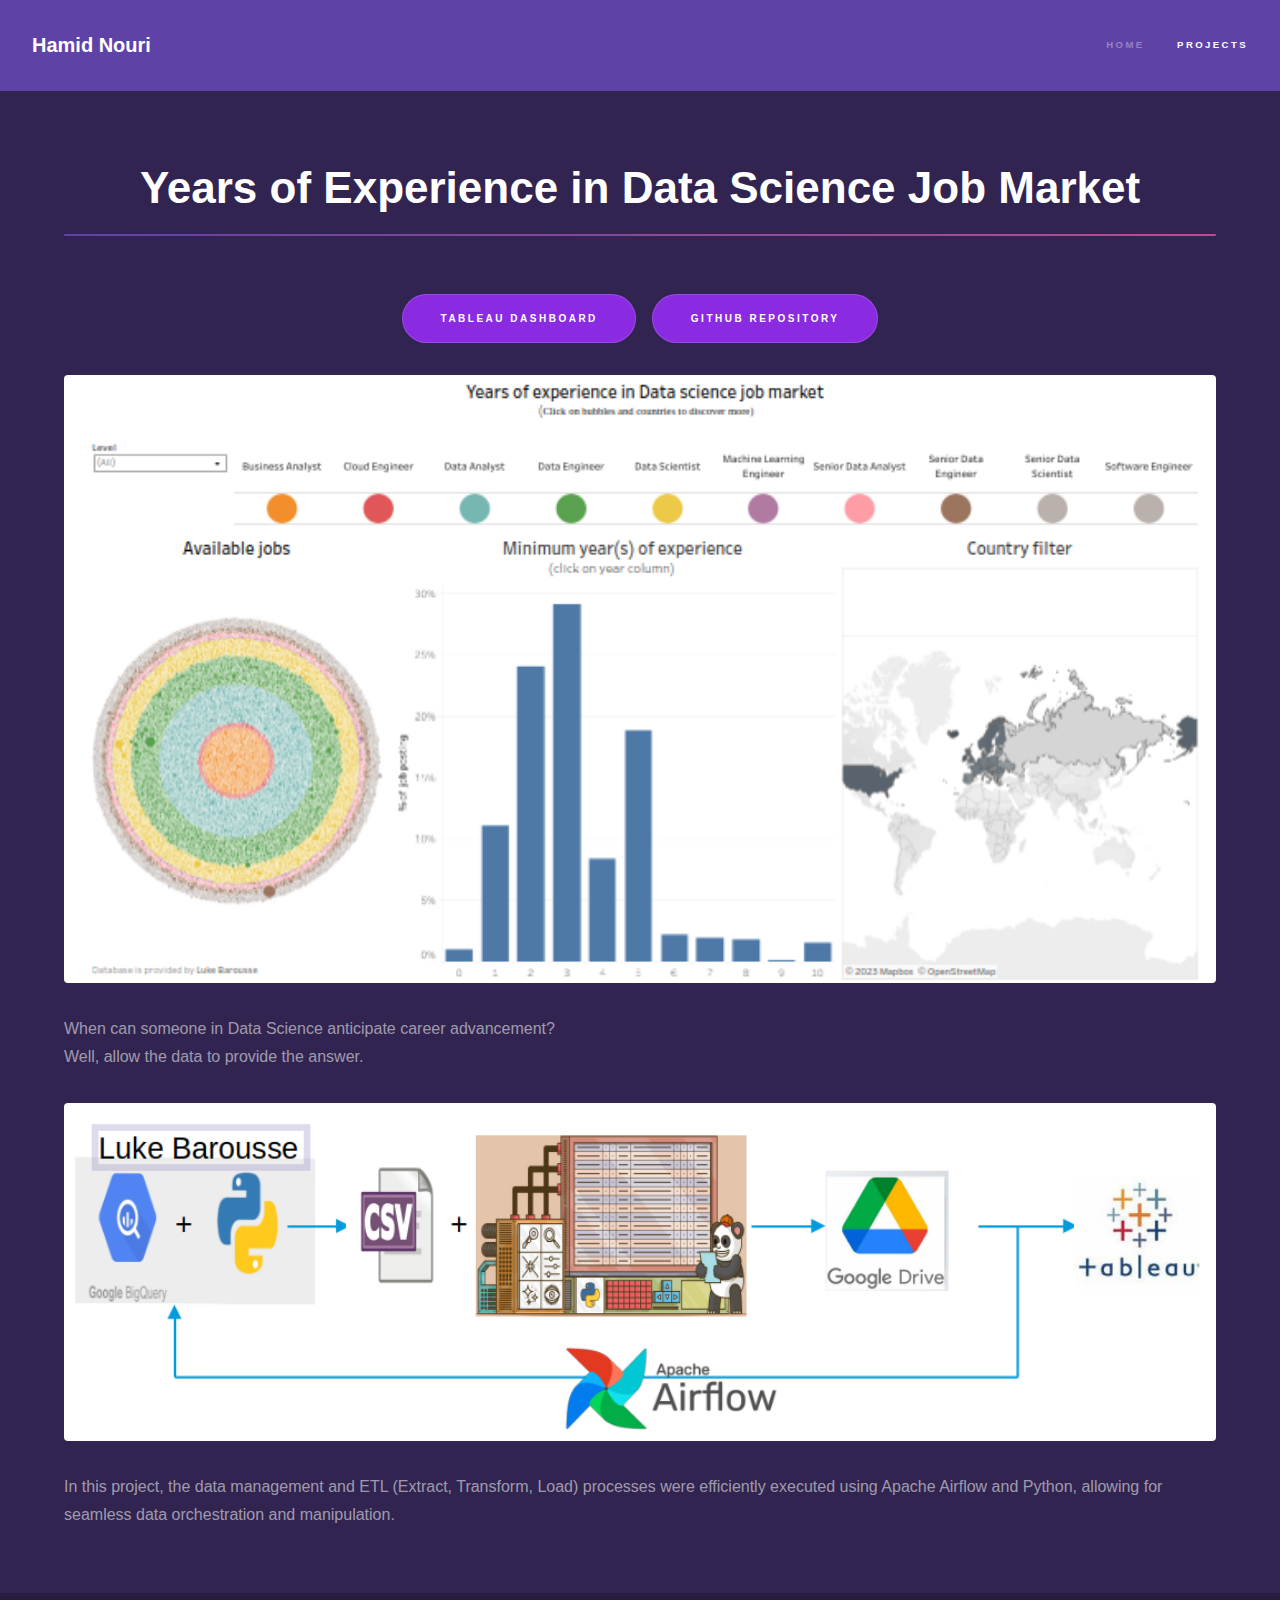
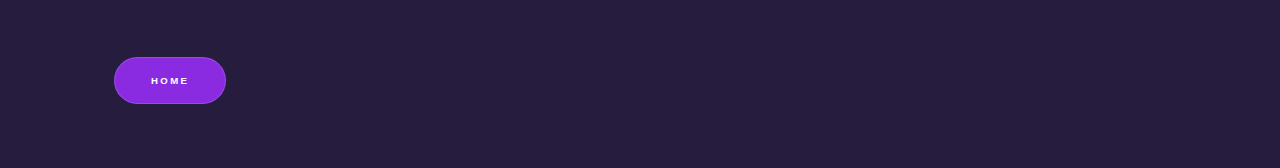
==== generic1.html @ 51d7132d "Add files via upload" ====
<!DOCTYPE HTML>
<!--
	Hyperspace by HTML5 UP
	html5up.net | @ajlkn
	Free for personal and commercial use under the CCA 3.0 license (html5up.net/license)
-->
<html>
	<head>
		<title>Prpjects</title>
		<meta charset="utf-8" />
		<meta name="viewport" content="width=device-width, initial-scale=1, user-scalable=no" />
		<link rel="stylesheet" href="assets/css/main.css" />
		<noscript><link rel="stylesheet" href="assets/css/noscript.css" /></noscript>
	</head>
	<body class="is-preload">

		<!-- Header -->
			<header id="header">
				<a href="index.html" class="title">Hamid Nouri</a>
				<nav>
					<ul>
						<li><a href="index.html">Home</a></li>
						<li><a href="generic1.html" class="active">Projects</a></li>
						<!--li><a href="elements.html">Elements</a></li-->
					</ul>
				</nav>
			</header>

		<!-- Wrapper -->
			<div id="wrapper">

				<!-- Main -->
					<section id="main" class="wrapper">
						<div class="inner">

							<h1 class="major" style="display: flex; justify-content: center;">Years of Experience in Data Science Job Market</h1>
							<div style="display: flex; justify-content: center;">
								<ul class="actions" style="list-style: none; padding: 0;">
									<li><a href="https://public.tableau.com/app/profile/hamid.nouri/viz/ExperienceLevelinJobMarket/Dashboard2" class="button scrolly" style="background-color: blueviolet; color: white; font-size: 10px;">Tableau dashboard</a></li>
									<li><a href="https://github.com/Hamid-Nouri/Years-Experience" class="button scrolly" style="background-color: blueviolet; color: white; font-size: 10px;">GitHub repository</a></li>
								</ul>
							</div>
							
							
							<span class="image fit"><img src="images/years.png" alt="" /></span>
							<p>When can someone in Data Science anticipate career advancement? <br \>Well, allow the data to provide the answer.</p>
							
							
								<!--h3>Project Skills:</h3>
								<ul>
									<li>Machine Learning</li>
									<li>Apache Airflow</li>
									<li>Data Cleaning</li>
									<li>BigQuery</li>
									<li>Tableau</li>
									<li>Python</li>
									<li>SQL</li>
									<li>Data Visualization</li>
								</ul>

								<p>Tableau plays a pivotal role in crafting an interactive dashboard, enabling you to visualize and comprehend data trends effectively.</p-->

                            <span class="image fit"><img src="images/airflow.png" alt="" /></span>
                            <p>In this project, the data management and ETL (Extract, Transform, Load) processes were efficiently executed using Apache Airflow and Python,
								 allowing for seamless data orchestration and manipulation.
							</p>
                        </div>
					</section>

			</div>

		<!-- Footer -->
			<footer id="footer" class="wrapper alt">
				<div class="inner">
                    <ul class="actions">
                        <li style="margin-right: 50px;"><a href="index.html" class="button scrolly" style="background-color: blueviolet; color: white; margin-left: 50px;">Home</a></li>
                    </ul>
					<!--ul class="menu">
                        <li><a href="index.html">Home</a></li>
						<li>&copy; Untitled. All rights reserved.</li><li>Design: <a href="http://html5up.net">HTML5 UP</a></li>
					</ul-->
				</div>
			</footer>

		<!-- Scripts -->
			<script src="assets/js/jquery.min.js"></script>
			<script src="assets/js/jquery.scrollex.min.js"></script>
			<script src="assets/js/jquery.scrolly.min.js"></script>
			<script src="assets/js/browser.min.js"></script>
			<script src="assets/js/breakpoints.min.js"></script>
			<script src="assets/js/util.js"></script>
			<script src="assets/js/main.js"></script>

	</body>
</html>
---- assets/css/main.css ----
@import url(fontawesome-all.min.css);

/*
	Hyperspace by HTML5 UP
	html5up.net | @ajlkn
	Free for personal and commercial use under the CCA 3.0 license (html5up.net/license)
*/

html, body, div, span, applet, object,
iframe, h1, h2, h3, h4, h5, h6, p, blockquote,
pre, a, abbr, acronym, address, big, cite,
code, del, dfn, em, img, ins, kbd, q, s, samp,
small, strike, strong, sub, sup, tt, var, b,
u, i, center, dl, dt, dd, ol, ul, li, fieldset,
form, label, legend, table, caption, tbody,
tfoot, thead, tr, th, td, article, aside,
canvas, details, embed, figure, figcaption,
footer, header, hgroup, menu, nav, output, ruby,
section, summary, time, mark, audio, video {
	margin: 0;
	padding: 0;
	border: 0;
	font-size: 100%;
	font: inherit;
	vertical-align: baseline;}

article, aside, details, figcaption, figure,
footer, header, hgroup, menu, nav, section {
	display: block;}

body {
	line-height: 1;
}

ol, ul {
	list-style: none;
}

blockquote, q {
	quotes: none;
}

	blockquote:before, blockquote:after, q:before, q:after {
		content: '';
		content: none;
	}

table {
	border-collapse: collapse;
	border-spacing: 0;
}

body {
	-webkit-text-size-adjust: none;
}

mark {
	background-color: transparent;
	color: inherit;
}

input::-moz-focus-inner {
	border: 0;
	padding: 0;
}

input, select, textarea {
	-moz-appearance: none;
	-webkit-appearance: none;
	-ms-appearance: none;
	appearance: none;
}

/* Basic */

	@-ms-viewport {
		width: device-width;
	}

	body {
		-ms-overflow-style: scrollbar;
	}

	@media screen and (max-width: 480px) {

		html, body {
			min-width: 320px;
		}

	}

	html {
		box-sizing: border-box;
	}

	*, *:before, *:after {
		box-sizing: inherit;
	}

	body {
		background: #312450;
	}

		body.is-preload *, body.is-preload *:before, body.is-preload *:after {
			-moz-animation: none !important;
			-webkit-animation: none !important;
			-ms-animation: none !important;
			animation: none !important;
			-moz-transition: none !important;
			-webkit-transition: none !important;
			-ms-transition: none !important;
			transition: none !important;
		}

/* Type */

	body, input, select, textarea {
		color: rgba(255, 255, 255, 0.55);
		font-family: Arial, Helvetica, sans-serif;
		font-size: 16.5pt;
		font-weight: normal;
		line-height: 1.75;
	}

		@media screen and (max-width: 1680px) {

			body, input, select, textarea {
				font-size: 13pt;
			}

		}

		@media screen and (max-width: 1280px) {

			body, input, select, textarea {
				font-size: 12pt;
			}

		}

		@media screen and (max-width: 360px) {

			body, input, select, textarea {
				font-size: 11pt;
			}

		}

	a {
		-moz-transition: color 0.2s ease, border-bottom-color 0.2s ease;
		-webkit-transition: color 0.2s ease, border-bottom-color 0.2s ease;
		-ms-transition: color 0.2s ease, border-bottom-color 0.2s ease;
		transition: color 0.2s ease, border-bottom-color 0.2s ease;
		border-bottom: dotted 1px rgba(255, 255, 255, 0.35);
		color: inherit;
		text-decoration: none;
	}

		a:hover {
			border-bottom-color: transparent;
			color: #ffffff;
		}

	strong, b {
		color: #ffffff;
		font-weight: bold;
	}

	em, i {
		font-style: italic;
	}

	p {
		margin: 0 0 2em 0;
	}

	h1, h2, h3, h4, h5, h6 {
		color: #ffffff;
		font-weight: bold;
		line-height: 1.5;
		margin: 0 0 0.5em 0;
	}

		h1 a, h2 a, h3 a, h4 a, h5 a, h6 a {
			color: inherit;
			text-decoration: none;
		}

	h1 {
		font-size: 2.75em;
	}

		h1.major {
			margin: 0 0 1.3em 0;
			position: relative;
			padding-bottom: 0.35em;
		}

			h1.major:after {
				background-image: -moz-linear-gradient(to right, #5e42a6, #b74e91);
				background-image: -webkit-linear-gradient(to right, #5e42a6, #b74e91);
				background-image: -ms-linear-gradient(to right, #5e42a6, #b74e91);
				background-image: linear-gradient(to right, #5e42a6, #b74e91);
				-moz-transition: max-width 0.2s ease;
				-webkit-transition: max-width 0.2s ease;
				-ms-transition: max-width 0.2s ease;
				transition: max-width 0.2s ease;
				border-radius: 0.2em;
				bottom: 0;
				content: '';
				height: 0.05em;
				position: absolute;
				right: 0;
				width: 100%;
			}

	h2 {
		font-size: 1.75em;
	}

	h3 {
		font-size: 1.1em;
	}

	h4 {
		font-size: 1em;
	}

	h5 {
		font-size: 0.8em;
	}

	h6 {
		font-size: 0.6em;
	}

	@media screen and (max-width: 736px) {

		h1 {
			font-size: 2em;
		}

		h2 {
			font-size: 1.25em;
		}

		h3 {
			font-size: 1em;
		}

		h4 {
			font-size: 0.8em;
		}

		h5 {
			font-size: 0.6em;
		}

		h6 {
			font-size: 0.6em;
		}

	}

	sub {
		font-size: 0.8em;
		position: relative;
		top: 0.5em;
	}

	sup {
		font-size: 0.8em;
		position: relative;
		top: -0.5em;
	}

	blockquote {
		border-left: solid 4px rgba(255, 255, 255, 0.15);
		font-style: italic;
		margin: 0 0 2em 0;
		padding: 0.5em 0 0.5em 2em;
	}

	code {
		background: rgba(255, 255, 255, 0.05);
		border-radius: 0.25em;
		border: solid 1px rgba(255, 255, 255, 0.15);
		font-family: "Courier New", monospace;
		font-size: 0.9em;
		margin: 0 0.25em;
		padding: 0.25em 0.65em;
	}

	pre {
		-webkit-overflow-scrolling: touch;
		font-family: "Courier New", monospace;
		font-size: 0.9em;
		margin: 0 0 2em 0;
	}

		pre code {
			display: block;
			line-height: 1.75em;
			padding: 1em 1.5em;
			overflow-x: auto;
		}

	hr {
		border: 0;
		border-bottom: solid 1px rgba(255, 255, 255, 0.15);
		margin: 2em 0;
	}

		hr.major {
			margin: 3em 0;
		}

	.align-left {
		text-align: left;
	}

	.align-center {
		text-align: center;
	}

	.align-right {
		text-align: right;
	}

/* Row */

	.row {
		display: flex;
		flex-wrap: wrap;
		box-sizing: border-box;
		align-items: stretch;
	}

		.row > * {
			box-sizing: border-box;
		}

		.row.gtr-uniform > * > :last-child {
			margin-bottom: 0;
		}

		.row.aln-left {
			justify-content: flex-start;
		}

		.row.aln-center {
			justify-content: center;
		}

		.row.aln-right {
			justify-content: flex-end;
		}

		.row.aln-top {
			align-items: flex-start;
		}

		.row.aln-middle {
			align-items: center;
		}

		.row.aln-bottom {
			align-items: flex-end;
		}

		.row > .imp {
			order: -1;
		}

		.row > .col-1 {
			width: 8.33333%;
		}

		.row > .off-1 {
			margin-left: 8.33333%;
		}

		.row > .col-2 {
			width: 16.66667%;
		}

		.row > .off-2 {
			margin-left: 16.66667%;
		}

		.row > .col-3 {
			width: 25%;
		}

		.row > .off-3 {
			margin-left: 25%;
		}

		.row > .col-4 {
			width: 33.33333%;
		}

		.row > .off-4 {
			margin-left: 33.33333%;
		}

		.row > .col-5 {
			width: 41.66667%;
		}

		.row > .off-5 {
			margin-left: 41.66667%;
		}

		.row > .col-6 {
			width: 50%;
		}

		.row > .off-6 {
			margin-left: 50%;
		}

		.row > .col-7 {
			width: 58.33333%;
		}

		.row > .off-7 {
			margin-left: 58.33333%;
		}

		.row > .col-8 {
			width: 66.66667%;
		}

		.row > .off-8 {
			margin-left: 66.66667%;
		}

		.row > .col-9 {
			width: 75%;
		}

		.row > .off-9 {
			margin-left: 75%;
		}

		.row > .col-10 {
			width: 83.33333%;
		}

		.row > .off-10 {
			margin-left: 83.33333%;
		}

		.row > .col-11 {
			width: 91.66667%;
		}

		.row > .off-11 {
			margin-left: 91.66667%;
		}

		.row > .col-12 {
			width: 100%;
		}

		.row > .off-12 {
			margin-left: 100%;
		}

		.row.gtr-0 {
			margin-top: 0;
			margin-left: 0em;
		}

			.row.gtr-0 > * {
				padding: 0 0 0 0em;
			}

			.row.gtr-0.gtr-uniform {
				margin-top: 0em;
			}

				.row.gtr-0.gtr-uniform > * {
					padding-top: 0em;
				}

		.row.gtr-25 {
			margin-top: 0;
			margin-left: -0.375em;
		}

			.row.gtr-25 > * {
				padding: 0 0 0 0.375em;
			}

			.row.gtr-25.gtr-uniform {
				margin-top: -0.375em;
			}

				.row.gtr-25.gtr-uniform > * {
					padding-top: 0.375em;
				}

		.row.gtr-50 {
			margin-top: 0;
			margin-left: -0.75em;
		}

			.row.gtr-50 > * {
				padding: 0 0 0 0.75em;
			}

			.row.gtr-50.gtr-uniform {
				margin-top: -0.75em;
			}

				.row.gtr-50.gtr-uniform > * {
					padding-top: 0.75em;
				}

		.row {
			margin-top: 0;
			margin-left: -1.5em;
		}

			.row > * {
				padding: 0 0 0 1.5em;
			}

			.row.gtr-uniform {
				margin-top: -1.5em;
			}

				.row.gtr-uniform > * {
					padding-top: 1.5em;
				}

		.row.gtr-150 {
			margin-top: 0;
			margin-left: -2.25em;
		}

			.row.gtr-150 > * {
				padding: 0 0 0 2.25em;
			}

			.row.gtr-150.gtr-uniform {
				margin-top: -2.25em;
			}

				.row.gtr-150.gtr-uniform > * {
					padding-top: 2.25em;
				}

		.row.gtr-200 {
			margin-top: 0;
			margin-left: -3em;
		}

			.row.gtr-200 > * {
				padding: 0 0 0 3em;
			}

			.row.gtr-200.gtr-uniform {
				margin-top: -3em;
			}

				.row.gtr-200.gtr-uniform > * {
					padding-top: 3em;
				}

		@media screen and (max-width: 1680px) {

			.row {
				display: flex;
				flex-wrap: wrap;
				box-sizing: border-box;
				align-items: stretch;
			}

				.row > * {
					box-sizing: border-box;
				}

				.row.gtr-uniform > * > :last-child {
					margin-bottom: 0;
				}

				.row.aln-left {
					justify-content: flex-start;
				}

				.row.aln-center {
					justify-content: center;
				}

				.row.aln-right {
					justify-content: flex-end;
				}

				.row.aln-top {
					align-items: flex-start;
				}

				.row.aln-middle {
					align-items: center;
				}

				.row.aln-bottom {
					align-items: flex-end;
				}

				.row > .imp-xlarge {
					order: -1;
				}

				.row > .col-1-xlarge {
					width: 8.33333%;
				}

				.row > .off-1-xlarge {
					margin-left: 8.33333%;
				}

				.row > .col-2-xlarge {
					width: 16.66667%;
				}

				.row > .off-2-xlarge {
					margin-left: 16.66667%;
				}

				.row > .col-3-xlarge {
					width: 25%;
				}

				.row > .off-3-xlarge {
					margin-left: 25%;
				}

				.row > .col-4-xlarge {
					width: 33.33333%;
				}

				.row > .off-4-xlarge {
					margin-left: 33.33333%;
				}

				.row > .col-5-xlarge {
					width: 41.66667%;
				}

				.row > .off-5-xlarge {
					margin-left: 41.66667%;
				}

				.row > .col-6-xlarge {
					width: 50%;
				}

				.row > .off-6-xlarge {
					margin-left: 50%;
				}

				.row > .col-7-xlarge {
					width: 58.33333%;
				}

				.row > .off-7-xlarge {
					margin-left: 58.33333%;
				}

				.row > .col-8-xlarge {
					width: 66.66667%;
				}

				.row > .off-8-xlarge {
					margin-left: 66.66667%;
				}

				.row > .col-9-xlarge {
					width: 75%;
				}

				.row > .off-9-xlarge {
					margin-left: 75%;
				}

				.row > .col-10-xlarge {
					width: 83.33333%;
				}

				.row > .off-10-xlarge {
					margin-left: 83.33333%;
				}

				.row > .col-11-xlarge {
					width: 91.66667%;
				}

				.row > .off-11-xlarge {
					margin-left: 91.66667%;
				}

				.row > .col-12-xlarge {
					width: 100%;
				}

				.row > .off-12-xlarge {
					margin-left: 100%;
				}

				.row.gtr-0 {
					margin-top: 0;
					margin-left: 0em;
				}

					.row.gtr-0 > * {
						padding: 0 0 0 0em;
					}

					.row.gtr-0.gtr-uniform {
						margin-top: 0em;
					}

						.row.gtr-0.gtr-uniform > * {
							padding-top: 0em;
						}

				.row.gtr-25 {
					margin-top: 0;
					margin-left: -0.375em;
				}

					.row.gtr-25 > * {
						padding: 0 0 0 0.375em;
					}

					.row.gtr-25.gtr-uniform {
						margin-top: -0.375em;
					}

						.row.gtr-25.gtr-uniform > * {
							padding-top: 0.375em;
						}

				.row.gtr-50 {
					margin-top: 0;
					margin-left: -0.75em;
				}

					.row.gtr-50 > * {
						padding: 0 0 0 0.75em;
					}

					.row.gtr-50.gtr-uniform {
						margin-top: -0.75em;
					}

						.row.gtr-50.gtr-uniform > * {
							padding-top: 0.75em;
						}

				.row {
					margin-top: 0;
					margin-left: -1.5em;
				}

					.row > * {
						padding: 0 0 0 1.5em;
					}

					.row.gtr-uniform {
						margin-top: -1.5em;
					}

						.row.gtr-uniform > * {
							padding-top: 1.5em;
						}

				.row.gtr-150 {
					margin-top: 0;
					margin-left: -2.25em;
				}

					.row.gtr-150 > * {
						padding: 0 0 0 2.25em;
					}

					.row.gtr-150.gtr-uniform {
						margin-top: -2.25em;
					}

						.row.gtr-150.gtr-uniform > * {
							padding-top: 2.25em;
						}

				.row.gtr-200 {
					margin-top: 0;
					margin-left: -3em;
				}

					.row.gtr-200 > * {
						padding: 0 0 0 3em;
					}

					.row.gtr-200.gtr-uniform {
						margin-top: -3em;
					}

						.row.gtr-200.gtr-uniform > * {
							padding-top: 3em;
						}

		}

		@media screen and (max-width: 1280px) {

			.row {
				display: flex;
				flex-wrap: wrap;
				box-sizing: border-box;
				align-items: stretch;
			}

				.row > * {
					box-sizing: border-box;
				}

				.row.gtr-uniform > * > :last-child {
					margin-bottom: 0;
				}

				.row.aln-left {
					justify-content: flex-start;
				}

				.row.aln-center {
					justify-content: center;
				}

				.row.aln-right {
					justify-content: flex-end;
				}

				.row.aln-top {
					align-items: flex-start;
				}

				.row.aln-middle {
					align-items: center;
				}

				.row.aln-bottom {
					align-items: flex-end;
				}

				.row > .imp-large {
					order: -1;
				}

				.row > .col-1-large {
					width: 8.33333%;
				}

				.row > .off-1-large {
					margin-left: 8.33333%;
				}

				.row > .col-2-large {
					width: 16.66667%;
				}

				.row > .off-2-large {
					margin-left: 16.66667%;
				}

				.row > .col-3-large {
					width: 25%;
				}

				.row > .off-3-large {
					margin-left: 25%;
				}

				.row > .col-4-large {
					width: 33.33333%;
				}

				.row > .off-4-large {
					margin-left: 33.33333%;
				}

				.row > .col-5-large {
					width: 41.66667%;
				}

				.row > .off-5-large {
					margin-left: 41.66667%;
				}

				.row > .col-6-large {
					width: 50%;
				}

				.row > .off-6-large {
					margin-left: 50%;
				}

				.row > .col-7-large {
					width: 58.33333%;
				}

				.row > .off-7-large {
					margin-left: 58.33333%;
				}

				.row > .col-8-large {
					width: 66.66667%;
				}

				.row > .off-8-large {
					margin-left: 66.66667%;
				}

				.row > .col-9-large {
					width: 75%;
				}

				.row > .off-9-large {
					margin-left: 75%;
				}

				.row > .col-10-large {
					width: 83.33333%;
				}

				.row > .off-10-large {
					margin-left: 83.33333%;
				}

				.row > .col-11-large {
					width: 91.66667%;
				}

				.row > .off-11-large {
					margin-left: 91.66667%;
				}

				.row > .col-12-large {
					width: 100%;
				}

				.row > .off-12-large {
					margin-left: 100%;
				}

				.row.gtr-0 {
					margin-top: 0;
					margin-left: 0em;
				}

					.row.gtr-0 > * {
						padding: 0 0 0 0em;
					}

					.row.gtr-0.gtr-uniform {
						margin-top: 0em;
					}

						.row.gtr-0.gtr-uniform > * {
							padding-top: 0em;
						}

				.row.gtr-25 {
					margin-top: 0;
					margin-left: -0.375em;
				}

					.row.gtr-25 > * {
						padding: 0 0 0 0.375em;
					}

					.row.gtr-25.gtr-uniform {
						margin-top: -0.375em;
					}

						.row.gtr-25.gtr-uniform > * {
							padding-top: 0.375em;
						}

				.row.gtr-50 {
					margin-top: 0;
					margin-left: -0.75em;
				}

					.row.gtr-50 > * {
						padding: 0 0 0 0.75em;
					}

					.row.gtr-50.gtr-uniform {
						margin-top: -0.75em;
					}

						.row.gtr-50.gtr-uniform > * {
							padding-top: 0.75em;
						}

				.row {
					margin-top: 0;
					margin-left: -1.5em;
				}

					.row > * {
						padding: 0 0 0 1.5em;
					}

					.row.gtr-uniform {
						margin-top: -1.5em;
					}

						.row.gtr-uniform > * {
							padding-top: 1.5em;
						}

				.row.gtr-150 {
					margin-top: 0;
					margin-left: -2.25em;
				}

					.row.gtr-150 > * {
						padding: 0 0 0 2.25em;
					}

					.row.gtr-150.gtr-uniform {
						margin-top: -2.25em;
					}

						.row.gtr-150.gtr-uniform > * {
							padding-top: 2.25em;
						}

				.row.gtr-200 {
					margin-top: 0;
					margin-left: -3em;
				}

					.row.gtr-200 > * {
						padding: 0 0 0 3em;
					}

					.row.gtr-200.gtr-uniform {
						margin-top: -3em;
					}

						.row.gtr-200.gtr-uniform > * {
							padding-top: 3em;
						}

		}

		@media screen and (max-width: 980px) {

			.row {
				display: flex;
				flex-wrap: wrap;
				box-sizing: border-box;
				align-items: stretch;
			}

				.row > * {
					box-sizing: border-box;
				}

				.row.gtr-uniform > * > :last-child {
					margin-bottom: 0;
				}

				.row.aln-left {
					justify-content: flex-start;
				}

				.row.aln-center {
					justify-content: center;
				}

				.row.aln-right {
					justify-content: flex-end;
				}

				.row.aln-top {
					align-items: flex-start;
				}

				.row.aln-middle {
					align-items: center;
				}

				.row.aln-bottom {
					align-items: flex-end;
				}

				.row > .imp-medium {
					order: -1;
				}

				.row > .col-1-medium {
					width: 8.33333%;
				}

				.row > .off-1-medium {
					margin-left: 8.33333%;
				}

				.row > .col-2-medium {
					width: 16.66667%;
				}

				.row > .off-2-medium {
					margin-left: 16.66667%;
				}

				.row > .col-3-medium {
					width: 25%;
				}

				.row > .off-3-medium {
					margin-left: 25%;
				}

				.row > .col-4-medium {
					width: 33.33333%;
				}

				.row > .off-4-medium {
					margin-left: 33.33333%;
				}

				.row > .col-5-medium {
					width: 41.66667%;
				}

				.row > .off-5-medium {
					margin-left: 41.66667%;
				}

				.row > .col-6-medium {
					width: 50%;
				}

				.row > .off-6-medium {
					margin-left: 50%;
				}

				.row > .col-7-medium {
					width: 58.33333%;
				}

				.row > .off-7-medium {
					margin-left: 58.33333%;
				}

				.row > .col-8-medium {
					width: 66.66667%;
				}

				.row > .off-8-medium {
					margin-left: 66.66667%;
				}

				.row > .col-9-medium {
					width: 75%;
				}

				.row > .off-9-medium {
					margin-left: 75%;
				}

				.row > .col-10-medium {
					width: 83.33333%;
				}

				.row > .off-10-medium {
					margin-left: 83.33333%;
				}

				.row > .col-11-medium {
					width: 91.66667%;
				}

				.row > .off-11-medium {
					margin-left: 91.66667%;
				}

				.row > .col-12-medium {
					width: 100%;
				}

				.row > .off-12-medium {
					margin-left: 100%;
				}

				.row.gtr-0 {
					margin-top: 0;
					margin-left: 0em;
				}

					.row.gtr-0 > * {
						padding: 0 0 0 0em;
					}

					.row.gtr-0.gtr-uniform {
						margin-top: 0em;
					}

						.row.gtr-0.gtr-uniform > * {
							padding-top: 0em;
						}

				.row.gtr-25 {
					margin-top: 0;
					margin-left: -0.375em;
				}

					.row.gtr-25 > * {
						padding: 0 0 0 0.375em;
					}

					.row.gtr-25.gtr-uniform {
						margin-top: -0.375em;
					}

						.row.gtr-25.gtr-uniform > * {
							padding-top: 0.375em;
						}

				.row.gtr-50 {
					margin-top: 0;
					margin-left: -0.75em;
				}

					.row.gtr-50 > * {
						padding: 0 0 0 0.75em;
					}

					.row.gtr-50.gtr-uniform {
						margin-top: -0.75em;
					}

						.row.gtr-50.gtr-uniform > * {
							padding-top: 0.75em;
						}

				.row {
					margin-top: 0;
					margin-left: -1.5em;
				}

					.row > * {
						padding: 0 0 0 1.5em;
					}

					.row.gtr-uniform {
						margin-top: -1.5em;
					}

						.row.gtr-uniform > * {
							padding-top: 1.5em;
						}

				.row.gtr-150 {
					margin-top: 0;
					margin-left: -2.25em;
				}

					.row.gtr-150 > * {
						padding: 0 0 0 2.25em;
					}

					.row.gtr-150.gtr-uniform {
						margin-top: -2.25em;
					}

						.row.gtr-150.gtr-uniform > * {
							padding-top: 2.25em;
						}

				.row.gtr-200 {
					margin-top: 0;
					margin-left: -3em;
				}

					.row.gtr-200 > * {
						padding: 0 0 0 3em;
					}

					.row.gtr-200.gtr-uniform {
						margin-top: -3em;
					}

						.row.gtr-200.gtr-uniform > * {
							padding-top: 3em;
						}

		}

		@media screen and (max-width: 736px) {

			.row {
				display: flex;
				flex-wrap: wrap;
				box-sizing: border-box;
				align-items: stretch;
			}

				.row > * {
					box-sizing: border-box;
				}

				.row.gtr-uniform > * > :last-child {
					margin-bottom: 0;
				}

				.row.aln-left {
					justify-content: flex-start;
				}

				.row.aln-center {
					justify-content: center;
				}

				.row.aln-right {
					justify-content: flex-end;
				}

				.row.aln-top {
					align-items: flex-start;
				}

				.row.aln-middle {
					align-items: center;
				}

				.row.aln-bottom {
					align-items: flex-end;
				}

				.row > .imp-small {
					order: -1;
				}

				.row > .col-1-small {
					width: 8.33333%;
				}

				.row > .off-1-small {
					margin-left: 8.33333%;
				}

				.row > .col-2-small {
					width: 16.66667%;
				}

				.row > .off-2-small {
					margin-left: 16.66667%;
				}

				.row > .col-3-small {
					width: 25%;
				}

				.row > .off-3-small {
					margin-left: 25%;
				}

				.row > .col-4-small {
					width: 33.33333%;
				}

				.row > .off-4-small {
					margin-left: 33.33333%;
				}

				.row > .col-5-small {
					width: 41.66667%;
				}

				.row > .off-5-small {
					margin-left: 41.66667%;
				}

				.row > .col-6-small {
					width: 50%;
				}

				.row > .off-6-small {
					margin-left: 50%;
				}

				.row > .col-7-small {
					width: 58.33333%;
				}

				.row > .off-7-small {
					margin-left: 58.33333%;
				}

				.row > .col-8-small {
					width: 66.66667%;
				}

				.row > .off-8-small {
					margin-left: 66.66667%;
				}

				.row > .col-9-small {
					width: 75%;
				}

				.row > .off-9-small {
					margin-left: 75%;
				}

				.row > .col-10-small {
					width: 83.33333%;
				}

				.row > .off-10-small {
					margin-left: 83.33333%;
				}

				.row > .col-11-small {
					width: 91.66667%;
				}

				.row > .off-11-small {
					margin-left: 91.66667%;
				}

				.row > .col-12-small {
					width: 100%;
				}

				.row > .off-12-small {
					margin-left: 100%;
				}

				.row.gtr-0 {
					margin-top: 0;
					margin-left: 0em;
				}

					.row.gtr-0 > * {
						padding: 0 0 0 0em;
					}

					.row.gtr-0.gtr-uniform {
						margin-top: 0em;
					}

						.row.gtr-0.gtr-uniform > * {
							padding-top: 0em;
						}

				.row.gtr-25 {
					margin-top: 0;
					margin-left: -0.375em;
				}

					.row.gtr-25 > * {
						padding: 0 0 0 0.375em;
					}

					.row.gtr-25.gtr-uniform {
						margin-top: -0.375em;
					}

						.row.gtr-25.gtr-uniform > * {
							padding-top: 0.375em;
						}

				.row.gtr-50 {
					margin-top: 0;
					margin-left: -0.75em;
				}

					.row.gtr-50 > * {
						padding: 0 0 0 0.75em;
					}

					.row.gtr-50.gtr-uniform {
						margin-top: -0.75em;
					}

						.row.gtr-50.gtr-uniform > * {
							padding-top: 0.75em;
						}

				.row {
					margin-top: 0;
					margin-left: -1.5em;
				}

					.row > * {
						padding: 0 0 0 1.5em;
					}

					.row.gtr-uniform {
						margin-top: -1.5em;
					}

						.row.gtr-uniform > * {
							padding-top: 1.5em;
						}

				.row.gtr-150 {
					margin-top: 0;
					margin-left: -2.25em;
				}

					.row.gtr-150 > * {
						padding: 0 0 0 2.25em;
					}

					.row.gtr-150.gtr-uniform {
						margin-top: -2.25em;
					}

						.row.gtr-150.gtr-uniform > * {
							padding-top: 2.25em;
						}

				.row.gtr-200 {
					margin-top: 0;
					margin-left: -3em;
				}

					.row.gtr-200 > * {
						padding: 0 0 0 3em;
					}

					.row.gtr-200.gtr-uniform {
						margin-top: -3em;
					}

						.row.gtr-200.gtr-uniform > * {
							padding-top: 3em;
						}

		}

		@media screen and (max-width: 480px) {

			.row {
				display: flex;
				flex-wrap: wrap;
				box-sizing: border-box;
				align-items: stretch;
			}

				.row > * {
					box-sizing: border-box;
				}

				.row.gtr-uniform > * > :last-child {
					margin-bottom: 0;
				}

				.row.aln-left {
					justify-content: flex-start;
				}

				.row.aln-center {
					justify-content: center;
				}

				.row.aln-right {
					justify-content: flex-end;
				}

				.row.aln-top {
					align-items: flex-start;
				}

				.row.aln-middle {
					align-items: center;
				}

				.row.aln-bottom {
					align-items: flex-end;
				}

				.row > .imp-xsmall {
					order: -1;
				}

				.row > .col-1-xsmall {
					width: 8.33333%;
				}

				.row > .off-1-xsmall {
					margin-left: 8.33333%;
				}

				.row > .col-2-xsmall {
					width: 16.66667%;
				}

				.row > .off-2-xsmall {
					margin-left: 16.66667%;
				}

				.row > .col-3-xsmall {
					width: 25%;
				}

				.row > .off-3-xsmall {
					margin-left: 25%;
				}

				.row > .col-4-xsmall {
					width: 33.33333%;
				}

				.row > .off-4-xsmall {
					margin-left: 33.33333%;
				}

				.row > .col-5-xsmall {
					width: 41.66667%;
				}

				.row > .off-5-xsmall {
					margin-left: 41.66667%;
				}

				.row > .col-6-xsmall {
					width: 50%;
				}

				.row > .off-6-xsmall {
					margin-left: 50%;
				}

				.row > .col-7-xsmall {
					width: 58.33333%;
				}

				.row > .off-7-xsmall {
					margin-left: 58.33333%;
				}

				.row > .col-8-xsmall {
					width: 66.66667%;
				}

				.row > .off-8-xsmall {
					margin-left: 66.66667%;
				}

				.row > .col-9-xsmall {
					width: 75%;
				}

				.row > .off-9-xsmall {
					margin-left: 75%;
				}

				.row > .col-10-xsmall {
					width: 83.33333%;
				}

				.row > .off-10-xsmall {
					margin-left: 83.33333%;
				}

				.row > .col-11-xsmall {
					width: 91.66667%;
				}

				.row > .off-11-xsmall {
					margin-left: 91.66667%;
				}

				.row > .col-12-xsmall {
					width: 100%;
				}

				.row > .off-12-xsmall {
					margin-left: 100%;
				}

				.row.gtr-0 {
					margin-top: 0;
					margin-left: 0em;
				}

					.row.gtr-0 > * {
						padding: 0 0 0 0em;
					}

					.row.gtr-0.gtr-uniform {
						margin-top: 0em;
					}

						.row.gtr-0.gtr-uniform > * {
							padding-top: 0em;
						}

				.row.gtr-25 {
					margin-top: 0;
					margin-left: -0.375em;
				}

					.row.gtr-25 > * {
						padding: 0 0 0 0.375em;
					}

					.row.gtr-25.gtr-uniform {
						margin-top: -0.375em;
					}

						.row.gtr-25.gtr-uniform > * {
							padding-top: 0.375em;
						}

				.row.gtr-50 {
					margin-top: 0;
					margin-left: -0.75em;
				}

					.row.gtr-50 > * {
						padding: 0 0 0 0.75em;
					}

					.row.gtr-50.gtr-uniform {
						margin-top: -0.75em;
					}

						.row.gtr-50.gtr-uniform > * {
							padding-top: 0.75em;
						}

				.row {
					margin-top: 0;
					margin-left: -1.5em;
				}

					.row > * {
						padding: 0 0 0 1.5em;
					}

					.row.gtr-uniform {
						margin-top: -1.5em;
					}

						.row.gtr-uniform > * {
							padding-top: 1.5em;
						}

				.row.gtr-150 {
					margin-top: 0;
					margin-left: -2.25em;
				}

					.row.gtr-150 > * {
						padding: 0 0 0 2.25em;
					}

					.row.gtr-150.gtr-uniform {
						margin-top: -2.25em;
					}

						.row.gtr-150.gtr-uniform > * {
							padding-top: 2.25em;
						}

				.row.gtr-200 {
					margin-top: 0;
					margin-left: -3em;
				}

					.row.gtr-200 > * {
						padding: 0 0 0 3em;
					}

					.row.gtr-200.gtr-uniform {
						margin-top: -3em;
					}

						.row.gtr-200.gtr-uniform > * {
							padding-top: 3em;
						}

		}

/* Box */

	.box {
		border-radius: 0.25em;
		border: solid 1px rgba(255, 255, 255, 0.15);
		margin-bottom: 2em;
		padding: 1.5em;
	}

		.box > :last-child,
		.box > :last-child > :last-child,
		.box > :last-child > :last-child > :last-child {
			margin-bottom: 0;
		}

		.box.alt {
			border: 0;
			border-radius: 0;
			padding: 0;
		}

/* Button */

	input[type="submit"],
	input[type="reset"],
	input[type="button"],
	button,
	.button {
		-moz-appearance: none;
		-webkit-appearance: none;
		-ms-appearance: none;
		appearance: none;
		-moz-transition: border-color 0.2s ease;
		-webkit-transition: border-color 0.2s ease;
		-ms-transition: border-color 0.2s ease;
		transition: border-color 0.2s ease;
		background-color: transparent;
		border: solid 1px !important;
		border-color: rgba(255, 255, 255, 0.15) !important;
		border-radius: 3em;
		color: #ffffff !important;
		cursor: pointer;
		display: inline-block;
		font-size: 0.6em;
		font-weight: bold;
		height: calc(4.75em + 2px);
		letter-spacing: 0.25em;
		line-height: 4.75em;
		outline: 0;
		padding: 0 3.75em;
		position: relative;
		text-align: center;
		text-decoration: none;
		text-transform: uppercase;
		white-space: nowrap;
	}

		input[type="submit"]:after,
		input[type="reset"]:after,
		input[type="button"]:after,
		button:after,
		.button:after {
			-moz-transform: scale(0.25);
			-webkit-transform: scale(0.25);
			-ms-transform: scale(0.25);
			transform: scale(0.25);
			pointer-events: none;
			-moz-transition: opacity 0.2s ease, -moz-transform 0.2s ease;
			-webkit-transition: opacity 0.2s ease, -webkit-transform 0.2s ease;
			-ms-transition: opacity 0.2s ease, -ms-transform 0.2s ease;
			transition: opacity 0.2s ease, transform 0.2s ease;
			background: #ffffff;
			border-radius: 3em;
			content: '';
			height: 100%;
			left: 0;
			opacity: 0;
			position: absolute;
			top: 0;
			width: 100%;
		}

		input[type="submit"].icon:before,
		input[type="reset"].icon:before,
		input[type="button"].icon:before,
		button.icon:before,
		.button.icon:before {
			margin-right: 0.75em;
		}

		input[type="submit"].fit,
		input[type="reset"].fit,
		input[type="button"].fit,
		button.fit,
		.button.fit {
			width: 100%;
		}

		input[type="submit"].small,
		input[type="reset"].small,
		input[type="button"].small,
		button.small,
		.button.small {
			font-size: 0.4em;
		}

		input[type="submit"].large,
		input[type="reset"].large,
		input[type="button"].large,
		button.large,
		.button.large {
			font-size: 0.8em;
		}

		input[type="submit"].primary,
		input[type="reset"].primary,
		input[type="button"].primary,
		button.primary,
		.button.primary {
			background-color: #ffffff;
			color: #312450 !important;
		}

			input[type="submit"].primary:after,
			input[type="reset"].primary:after,
			input[type="button"].primary:after,
			button.primary:after,
			.button.primary:after {
				display: none;
			}

		input[type="submit"].disabled, input[type="submit"]:disabled,
		input[type="reset"].disabled,
		input[type="reset"]:disabled,
		input[type="button"].disabled,
		input[type="button"]:disabled,
		button.disabled,
		button:disabled,
		.button.disabled,
		.button:disabled {
			cursor: default;
			opacity: 0.5;
			pointer-events: none;
		}

		input[type="submit"]:hover,
		input[type="reset"]:hover,
		input[type="button"]:hover,
		button:hover,
		.button:hover {
			border-color: rgba(255, 255, 255, 0.55) !important;
		}

			input[type="submit"]:hover:after,
			input[type="reset"]:hover:after,
			input[type="button"]:hover:after,
			button:hover:after,
			.button:hover:after {
				opacity: 0.05;
				-moz-transform: scale(1);
				-webkit-transform: scale(1);
				-ms-transform: scale(1);
				transform: scale(1);
			}

			input[type="submit"]:hover:active,
			input[type="reset"]:hover:active,
			input[type="button"]:hover:active,
			button:hover:active,
			.button:hover:active {
				border-color: #ffffff !important;
			}

				input[type="submit"]:hover:active:after,
				input[type="reset"]:hover:active:after,
				input[type="button"]:hover:active:after,
				button:hover:active:after,
				.button:hover:active:after {
					opacity: 0.1;
				}

/* Features */

	.features {
		display: -moz-flex;
		display: -webkit-flex;
		display: -ms-flex;
		display: flex;
		-moz-flex-wrap: wrap;
		-webkit-flex-wrap: wrap;
		-ms-flex-wrap: wrap;
		flex-wrap: wrap;
		border-radius: 0.25em;
		border: solid 1px rgba(255, 255, 255, 0.15);
		background: rgba(255, 255, 255, 0.05);
		margin: 0 0 2em 0;
	}

		.features section {
			padding: 3.5em 3em 1em 7em ;
			width: 50%;
			border-top: solid 1px rgba(255, 255, 255, 0.15);
			position: relative;
		}

			.features section:nth-child(-n + 2) {
				border-top-width: 0;
			}

			.features section:nth-child(2n) {
				border-left: solid 1px rgba(255, 255, 255, 0.15);
			}

			.features section .icon {
				-moz-transition: opacity 0.5s ease, -moz-transform 0.5s ease;
				-webkit-transition: opacity 0.5s ease, -webkit-transform 0.5s ease;
				-ms-transition: opacity 0.5s ease, -ms-transform 0.5s ease;
				transition: opacity 0.5s ease, transform 0.5s ease;
				-moz-transition-delay: 1s;
				-webkit-transition-delay: 1s;
				-ms-transition-delay: 1s;
				transition-delay: 1s;
				-moz-transform: scale(1);
				-webkit-transform: scale(1);
				-ms-transform: scale(1);
				transform: scale(1);
				position: absolute;
				left: 3em;
				top: 3em;
				opacity: 1;
			}

			.features section:nth-child(1) .icon {
				-moz-transition-delay: 0.15s;
				-webkit-transition-delay: 0.15s;
				-ms-transition-delay: 0.15s;
				transition-delay: 0.15s;
			}

			.features section:nth-child(2) .icon {
				-moz-transition-delay: 0.3s;
				-webkit-transition-delay: 0.3s;
				-ms-transition-delay: 0.3s;
				transition-delay: 0.3s;
			}

			.features section:nth-child(3) .icon {
				-moz-transition-delay: 0.45s;
				-webkit-transition-delay: 0.45s;
				-ms-transition-delay: 0.45s;
				transition-delay: 0.45s;
			}

			.features section:nth-child(4) .icon {
				-moz-transition-delay: 0.6s;
				-webkit-transition-delay: 0.6s;
				-ms-transition-delay: 0.6s;
				transition-delay: 0.6s;
			}

			.features section:nth-child(5) .icon {
				-moz-transition-delay: 0.75s;
				-webkit-transition-delay: 0.75s;
				-ms-transition-delay: 0.75s;
				transition-delay: 0.75s;
			}

			.features section:nth-child(6) .icon {
				-moz-transition-delay: 0.9s;
				-webkit-transition-delay: 0.9s;
				-ms-transition-delay: 0.9s;
				transition-delay: 0.9s;
			}

			.features section:nth-child(7) .icon {
				-moz-transition-delay: 1.05s;
				-webkit-transition-delay: 1.05s;
				-ms-transition-delay: 1.05s;
				transition-delay: 1.05s;
			}

			.features section:nth-child(8) .icon {
				-moz-transition-delay: 1.2s;
				-webkit-transition-delay: 1.2s;
				-ms-transition-delay: 1.2s;
				transition-delay: 1.2s;
			}

			.features section:nth-child(9) .icon {
				-moz-transition-delay: 1.35s;
				-webkit-transition-delay: 1.35s;
				-ms-transition-delay: 1.35s;
				transition-delay: 1.35s;
			}

			.features section:nth-child(10) .icon {
				-moz-transition-delay: 1.5s;
				-webkit-transition-delay: 1.5s;
				-ms-transition-delay: 1.5s;
				transition-delay: 1.5s;
			}

			.features section:nth-child(11) .icon {
				-moz-transition-delay: 1.65s;
				-webkit-transition-delay: 1.65s;
				-ms-transition-delay: 1.65s;
				transition-delay: 1.65s;
			}

			.features section:nth-child(12) .icon {
				-moz-transition-delay: 1.8s;
				-webkit-transition-delay: 1.8s;
				-ms-transition-delay: 1.8s;
				transition-delay: 1.8s;
			}

			.features section:nth-child(13) .icon {
				-moz-transition-delay: 1.95s;
				-webkit-transition-delay: 1.95s;
				-ms-transition-delay: 1.95s;
				transition-delay: 1.95s;
			}

			.features section:nth-child(14) .icon {
				-moz-transition-delay: 2.1s;
				-webkit-transition-delay: 2.1s;
				-ms-transition-delay: 2.1s;
				transition-delay: 2.1s;
			}

			.features section:nth-child(15) .icon {
				-moz-transition-delay: 2.25s;
				-webkit-transition-delay: 2.25s;
				-ms-transition-delay: 2.25s;
				transition-delay: 2.25s;
			}

			.features section:nth-child(16) .icon {
				-moz-transition-delay: 2.4s;
				-webkit-transition-delay: 2.4s;
				-ms-transition-delay: 2.4s;
				transition-delay: 2.4s;
			}

			.features section:nth-child(17) .icon {
				-moz-transition-delay: 2.55s;
				-webkit-transition-delay: 2.55s;
				-ms-transition-delay: 2.55s;
				transition-delay: 2.55s;
			}

			.features section:nth-child(18) .icon {
				-moz-transition-delay: 2.7s;
				-webkit-transition-delay: 2.7s;
				-ms-transition-delay: 2.7s;
				transition-delay: 2.7s;
			}

			.features section:nth-child(19) .icon {
				-moz-transition-delay: 2.85s;
				-webkit-transition-delay: 2.85s;
				-ms-transition-delay: 2.85s;
				transition-delay: 2.85s;
			}

			.features section:nth-child(20) .icon {
				-moz-transition-delay: 3s;
				-webkit-transition-delay: 3s;
				-ms-transition-delay: 3s;
				transition-delay: 3s;
			}

		.features.inactive section .icon {
			-moz-transform: scale(0.5);
			-webkit-transform: scale(0.5);
			-ms-transform: scale(0.5);
			transform: scale(0.5);
			opacity: 0;
		}

		@media screen and (max-width: 980px) {

			.features {
				display: block;
			}

				.features section {
					border-top-width: 1px !important;
					border-left-width: 0 !important;
					width: 100%;
				}

					.features section:first-child {
						border-top-width: 0 !important;
					}

		}

		@media screen and (max-width: 736px) {

			.features section {
				padding: 2.5em 1.5em 0.1em 5.5em ;
			}

				.features section .icon {
					left: 1.5em;
					top: 2em;
				}

		}

		@media screen and (max-width: 480px) {

			.features section {
				padding: 2em 1.5em 0.1em 1.5em ;
			}

				.features section .icon {
					left: 0;
					position: relative;
					top: 0;
				}

		}

/* Form */

	form {
		margin: 0 0 2em 0;
	}

		form > :last-child {
			margin-bottom: 0;
		}

		form > .fields {
			display: -moz-flex;
			display: -webkit-flex;
			display: -ms-flex;
			display: flex;
			-moz-flex-wrap: wrap;
			-webkit-flex-wrap: wrap;
			-ms-flex-wrap: wrap;
			flex-wrap: wrap;
			width: calc(100% + 3em);
			margin: -1.5em 0 2em -1.5em;
		}

			form > .fields > .field {
				-moz-flex-grow: 0;
				-webkit-flex-grow: 0;
				-ms-flex-grow: 0;
				flex-grow: 0;
				-moz-flex-shrink: 0;
				-webkit-flex-shrink: 0;
				-ms-flex-shrink: 0;
				flex-shrink: 0;
				padding: 1.5em 0 0 1.5em;
				width: calc(100% - 1.5em);
			}

				form > .fields > .field.half {
					width: calc(50% - 0.75em);
				}

				form > .fields > .field.third {
					width: calc(100%/3 - 0.5em);
				}

				form > .fields > .field.quarter {
					width: calc(25% - 0.375em);
				}

		@media screen and (max-width: 480px) {

			form > .fields {
				width: calc(100% + 3em);
				margin: -1.5em 0 2em -1.5em;
			}

				form > .fields > .field {
					padding: 1.5em 0 0 1.5em;
					width: calc(100% - 1.5em);
				}

					form > .fields > .field.half {
						width: calc(100% - 1.5em);
					}

					form > .fields > .field.third {
						width: calc(100% - 1.5em);
					}

					form > .fields > .field.quarter {
						width: calc(100% - 1.5em);
					}

		}

	label {
		color: #ffffff;
		font-weight: bold;
		line-height: 1.5;
		margin: 0 0 0.7em 0;
		display: block;
		font-size: 1.1em;
	}

	input[type="text"],
	input[type="password"],
	input[type="email"],
	input[type="tel"],
	select,
	textarea {
		-moz-appearance: none;
		-webkit-appearance: none;
		-ms-appearance: none;
		appearance: none;
		background: rgba(255, 255, 255, 0.05);
		border-radius: 0.25em;
		border: none;
		border: solid 1px rgba(255, 255, 255, 0.15);
		color: inherit;
		display: block;
		outline: 0;
		padding: 0 1em;
		text-decoration: none;
		width: 100%;
	}

		input[type="text"]:invalid,
		input[type="password"]:invalid,
		input[type="email"]:invalid,
		input[type="tel"]:invalid,
		select:invalid,
		textarea:invalid {
			box-shadow: none;
		}

		input[type="text"]:focus,
		input[type="password"]:focus,
		input[type="email"]:focus,
		input[type="tel"]:focus,
		select:focus,
		textarea:focus {
			border-color: #ffffff;
			box-shadow: 0 0 0 1px #ffffff;
		}

	select {
		background-image: url("data:image/svg+xml;charset=utf8,%3Csvg xmlns='http://www.w3.org/2000/svg' width='40' height='40' preserveAspectRatio='none' viewBox='0 0 40 40'%3E%3Cpath d='M9.4,12.3l10.4,10.4l10.4-10.4c0.2-0.2,0.5-0.4,0.9-0.4c0.3,0,0.6,0.1,0.9,0.4l3.3,3.3c0.2,0.2,0.4,0.5,0.4,0.9 c0,0.4-0.1,0.6-0.4,0.9L20.7,31.9c-0.2,0.2-0.5,0.4-0.9,0.4c-0.3,0-0.6-0.1-0.9-0.4L4.3,17.3c-0.2-0.2-0.4-0.5-0.4-0.9 c0-0.4,0.1-0.6,0.4-0.9l3.3-3.3c0.2-0.2,0.5-0.4,0.9-0.4S9.1,12.1,9.4,12.3z' fill='rgba(255, 255, 255, 0.15)' /%3E%3C/svg%3E");
		background-size: 1.25rem;
		background-repeat: no-repeat;
		background-position: calc(100% - 1rem) center;
		height: 2.75em;
		padding-right: 2.75em;
		text-overflow: ellipsis;
	}

		select option {
			color: #ffffff;
			background: #312450;
		}

		select:focus::-ms-value {
			background-color: transparent;
		}

		select::-ms-expand {
			display: none;
		}

	input[type="text"],
	input[type="password"],
	input[type="email"],
	select {
		height: 2.75em;
	}

	textarea {
		padding: 0.75em 1em;
	}

		body.is-ie textarea {
			min-height: 10em;
		}

	input[type="checkbox"],
	input[type="radio"] {
		-moz-appearance: none;
		-webkit-appearance: none;
		-ms-appearance: none;
		appearance: none;
		display: block;
		float: left;
		margin-right: -2em;
		opacity: 0;
		width: 1em;
		z-index: -1;
	}

		input[type="checkbox"] + label,
		input[type="radio"] + label {
			text-decoration: none;
			color: rgba(255, 255, 255, 0.55);
			cursor: pointer;
			display: inline-block;
			font-size: 1em;
			font-weight: normal;
			padding-left: 2.4em;
			padding-right: 0.75em;
			position: relative;
		}

			input[type="checkbox"] + label:before,
			input[type="radio"] + label:before {
				-moz-osx-font-smoothing: grayscale;
				-webkit-font-smoothing: antialiased;
				display: inline-block;
				font-style: normal;
				font-variant: normal;
				text-rendering: auto;
				line-height: 1;
				text-transform: none !important;
				font-family: 'Font Awesome 5 Free';
				font-weight: 900;
			}

			input[type="checkbox"] + label:before,
			input[type="radio"] + label:before {
				background: rgba(255, 255, 255, 0.05);
				border-radius: 0.25em;
				border: solid 1px rgba(255, 255, 255, 0.15);
				content: '';
				display: inline-block;
				font-size: 0.8em;
				height: 2.0625em;
				left: 0;
				line-height: 2.0625em;
				position: absolute;
				text-align: center;
				top: 0;
				width: 2.0625em;
			}

		input[type="checkbox"]:checked + label:before,
		input[type="radio"]:checked + label:before {
			background: #ffffff;
			border-color: #ffffff;
			color: #b74e91;
			content: '\f00c';
		}

		input[type="checkbox"]:focus + label:before,
		input[type="radio"]:focus + label:before {
			border-color: #ffffff;
			box-shadow: 0 0 0 1px #ffffff;
		}

	input[type="checkbox"] + label:before {
		border-radius: 0.25em;
	}

	input[type="radio"] + label:before {
		border-radius: 100%;
	}

	::-webkit-input-placeholder {
		color: rgba(255, 255, 255, 0.35) !important;
		opacity: 1.0;
	}

	:-moz-placeholder {
		color: rgba(255, 255, 255, 0.35) !important;
		opacity: 1.0;
	}

	::-moz-placeholder {
		color: rgba(255, 255, 255, 0.35) !important;
		opacity: 1.0;
	}

	:-ms-input-placeholder {
		color: rgba(255, 255, 255, 0.35) !important;
		opacity: 1.0;
	}

/* Icon */

	.icon {
		text-decoration: none;
		border-bottom: none;
		position: relative;
	}

		.icon:before {
			-moz-osx-font-smoothing: grayscale;
			-webkit-font-smoothing: antialiased;
			display: inline-block;
			font-style: normal;
			font-variant: normal;
			text-rendering: auto;
			line-height: 1;
			text-transform: none !important;
			font-family: 'Font Awesome 5 Free';
			font-weight: 400;
		}

		.icon > .label {
			display: none;
		}

		.icon:before {
			line-height: inherit;
		}

		.icon.solid:before {
			font-weight: 900;
		}

		.icon.brands:before {
			font-family: 'Font Awesome 5 Brands';
		}

		.icon.major {
			width: 2.5em;
			height: 2.5em;
			display: block;
			background: #ffffff;
			border-radius: 100%;
			color: #312450;
			text-align: center;
			line-height: 2.5em;
			margin: 0 0 1.3em 0;
		}

			.icon.major:before {
				font-size: 1.25em;
			}

				.wrapper.style1 .icon.major:before {
					color: #5e42a6;
				}

				.wrapper.style1-alt .icon.major:before {
					color: #493382;
				}

				.wrapper.style2 .icon.major:before {
					color: #5052b5;
				}

				.wrapper.style2-alt .icon.major:before {
					color: #3e4094;
				}

				.wrapper.style3 .icon.major:before {
					color: #b74e91;
				}

				.wrapper.style3-alt .icon.major:before {
					color: #953d75;
				}

/* Image */

	.image {
		border-radius: 0.25em;
		border: 0;
		display: inline-block;
		position: relative;
	}

		.image img {
			border-radius: 0.25em;
			display: block;
		}

		.image.left, .image.right {
			max-width: 40%;
		}

			.image.left img, .image.right img {
				width: 100%;
			}

		.image.left {
			float: left;
			margin: 0 1.5em 1em 0;
			top: 0.25em;
		}

		.image.right {
			float: right;
			margin: 0 0 1em 1.5em;
			top: 0.25em;
		}

		.image.fit {
			display: block;
			margin: 0 0 2em 0;
			width: 100%;
		}

			.image.fit img {
				width: 100%;
			}

		.image.main {
			display: block;
			margin: 0 0 3em 0;
			width: 100%;
		}

			.image.main img {
				width: 100%;
			}

/* List */

	ol {
		list-style: decimal;
		margin: 0 0 2em 0;
		padding-left: 1.25em;
	}

		ol li {
			padding-left: 0.25em;
		}

	ul {
		list-style: disc;
		margin: 0 0 2em 0;
		padding-left: 1em;
	}

		ul li {
			padding-left: 0.5em;
		}

		ul.alt {
			list-style: none;
			padding-left: 0;
		}

			ul.alt li {
				border-top: solid 1px rgba(255, 255, 255, 0.15);
				padding: 0.5em 0;
			}

				ul.alt li:first-child {
					border-top: 0;
					padding-top: 0;
				}

	dl {
		margin: 0 0 2em 0;
	}

		dl dt {
			display: block;
			font-weight: bold;
			margin: 0 0 1em 0;
		}

		dl dd {
			margin-left: 2em;
		}

/* Actions */

	ul.actions {
		display: -moz-flex;
		display: -webkit-flex;
		display: -ms-flex;
		display: flex;
		cursor: default;
		list-style: none;
		margin-left: -1em;
		padding-left: 0;
	}

		ul.actions li {
			padding: 0 0 0 1em;
			vertical-align: middle;
		}

		ul.actions.special {
			-moz-justify-content: center;
			-webkit-justify-content: center;
			-ms-justify-content: center;
			justify-content: center;
			width: 100%;
			margin-left: 0;
		}

			ul.actions.special li:first-child {
				padding-left: 0;
			}

		ul.actions.stacked {
			-moz-flex-direction: column;
			-webkit-flex-direction: column;
			-ms-flex-direction: column;
			flex-direction: column;
			margin-left: 0;
		}

			ul.actions.stacked li {
				padding: 1.3em 0 0 0;
			}

				ul.actions.stacked li:first-child {
					padding-top: 0;
				}

		ul.actions.fit {
			width: calc(100% + 1em);
		}

			ul.actions.fit li {
				-moz-flex-grow: 1;
				-webkit-flex-grow: 1;
				-ms-flex-grow: 1;
				flex-grow: 1;
				-moz-flex-shrink: 1;
				-webkit-flex-shrink: 1;
				-ms-flex-shrink: 1;
				flex-shrink: 1;
				width: 100%;
			}

				ul.actions.fit li > * {
					width: 100%;
				}

			ul.actions.fit.stacked {
				width: 100%;
			}

		@media screen and (max-width: 480px) {

			ul.actions:not(.fixed) {
				-moz-flex-direction: column;
				-webkit-flex-direction: column;
				-ms-flex-direction: column;
				flex-direction: column;
				margin-left: 0;
				width: 100% !important;
			}

				ul.actions:not(.fixed) li {
					-moz-flex-grow: 1;
					-webkit-flex-grow: 1;
					-ms-flex-grow: 1;
					flex-grow: 1;
					-moz-flex-shrink: 1;
					-webkit-flex-shrink: 1;
					-ms-flex-shrink: 1;
					flex-shrink: 1;
					padding: 1em 0 0 0;
					text-align: center;
					width: 100%;
				}

					ul.actions:not(.fixed) li > * {
						width: 100%;
					}

					ul.actions:not(.fixed) li:first-child {
						padding-top: 0;
					}

					ul.actions:not(.fixed) li input[type="submit"],
					ul.actions:not(.fixed) li input[type="reset"],
					ul.actions:not(.fixed) li input[type="button"],
					ul.actions:not(.fixed) li button,
					ul.actions:not(.fixed) li .button {
						width: 100%;
					}

						ul.actions:not(.fixed) li input[type="submit"].icon:before,
						ul.actions:not(.fixed) li input[type="reset"].icon:before,
						ul.actions:not(.fixed) li input[type="button"].icon:before,
						ul.actions:not(.fixed) li button.icon:before,
						ul.actions:not(.fixed) li .button.icon:before {
							margin-left: -0.5rem;
						}

		}

/* Contact */

	ul.contact {
		list-style: none;
		padding: 0;
	}

		ul.contact > li {
			padding: 0;
			margin: 1.5em 0 0 0;
		}

			ul.contact > li:first-child {
				margin-top: 0;
			}

/* Icons */

	ul.icons {
		cursor: default;
		list-style: none;
		padding-left: 0;
	}

		ul.icons li {
			display: inline-block;
			padding: 0 0.75em 0 0;
		}

			ul.icons li:last-child {
				padding-right: 0;
			}

			ul.icons li > a, ul.icons li > span {
				border: 0;
			}

				ul.icons li > a .label, ul.icons li > span .label {
					display: none;
				}

/* Menu */

	ul.menu {
		list-style: none;
		padding: 0;
	}

		ul.menu > li {
			border-left: solid 1px rgba(255, 255, 255, 0.15);
			display: inline-block;
			line-height: 1;
			margin-left: 1.5em;
			padding: 0 0 0 1.5em;
		}

			ul.menu > li:first-child {
				border-left: 0;
				margin: 0;
				padding-left: 0;
			}

		@media screen and (max-width: 480px) {

			ul.menu > li {
				border-left: 0;
				display: block;
				line-height: inherit;
				margin: 0.5em 0 0 0;
				padding-left: 0;
			}

		}

/* Section/Article */

	section.special, article.special {
		text-align: center;
	}

	header p {
		color: rgba(255, 255, 255, 0.35);
		position: relative;
		margin: 0 0 1.5em 0;
	}

	header h2 + p {
		font-size: 1.25em;
		margin-top: -1em;
		line-height: 1.5em;
	}

	header h3 + p {
		font-size: 1.1em;
		margin-top: -0.8em;
		line-height: 1.5em;
	}

	header h4 + p,
	header h5 + p,
	header h6 + p {
		font-size: 0.9em;
		margin-top: -0.6em;
		line-height: 1.5em;
	}

/* Split */

	.split {
		display: -moz-flex;
		display: -webkit-flex;
		display: -ms-flex;
		display: flex;
	}

		.split > * {
			width: calc(50% - 2.5em);
		}

		.split > :nth-child(2n - 1) {
			padding-right: 2.5em;
			border-right: solid 1px rgba(255, 255, 255, 0.15);
		}

		.split > :nth-child(2n) {
			padding-left: 2.5em;
		}

		.split.style1 > :nth-child(2n - 1) {
			width: calc(66.66666% - 2.5em);
		}

		.split.style1 > :nth-child(2n) {
			width: calc(33.33333% - 2.5em);
		}

		@media screen and (max-width: 1680px) {

			.split > * {
				width: calc(50% - 2em);
			}

			.split > :nth-child(2n - 1) {
				padding-right: 2em;
			}

			.split > :nth-child(2n) {
				padding-left: 2em;
			}

			.split.style1 > :nth-child(2n - 1) {
				width: calc(66.66666% - 2em);
			}

			.split.style1 > :nth-child(2n) {
				width: calc(33.33333% - 2em);
			}

		}

		@media screen and (max-width: 980px) {

			.split {
				display: block;
			}

				.split > * {
					border-top: solid 1px rgba(255, 255, 255, 0.15);
					margin: 4em 0 0 0;
					padding: 4em 0 0 0;
					width: 100% !important;
				}

				.split > :nth-child(2n - 1) {
					border-right: 0;
					padding-right: 0;
				}

				.split > :nth-child(2n) {
					padding-left: 0;
				}

				.split > :first-child {
					border-top: 0;
					margin-top: 0;
					padding-top: 0;
				}

		}

		@media screen and (max-width: 736px) {

			.split > * {
				margin: 3em 0 0 0;
				padding: 3em 0 0 0;
			}

		}

/* Spotlights */

	.spotlights > section {
		display: -moz-flex;
		display: -webkit-flex;
		display: -ms-flex;
		display: flex;
		-moz-flex-direction: row;
		-webkit-flex-direction: row;
		-ms-flex-direction: row;
		flex-direction: row;
		min-height: 22.5em;
	}

		body.is-ie .spotlights > section {
			min-height: 0;
		}

		.spotlights > section > .image {
			background-position: center center;
			background-size: cover;
			border-radius: 0;
			display: block;
			position: relative;
			width: 25em;
		}

			.spotlights > section > .image img {
				border-radius: 0;
				display: block;
			}

			.spotlights > section > .image:before {
				-moz-transition: opacity 1s ease;
				-webkit-transition: opacity 1s ease;
				-ms-transition: opacity 1s ease;
				transition: opacity 1s ease;
				background: rgba(49, 36, 80, 0.9);
				content: '';
				display: block;
				height: 100%;
				left: 0;
				opacity: 0;
				position: absolute;
				top: 0;
				width: 100%;
			}

		.spotlights > section > .content {
			padding: 4em 5em 2em 5em ;
			display: -moz-flex;
			display: -webkit-flex;
			display: -ms-flex;
			display: flex;
			-moz-flex-direction: column;
			-webkit-flex-direction: column;
			-ms-flex-direction: column;
			flex-direction: column;
			-moz-justify-content: center;
			-webkit-justify-content: center;
			-ms-justify-content: center;
			justify-content: center;
			width: 50em;
			-ms-flex: 1;
		}

			.spotlights > section > .content > .inner {
				-moz-transform: translateX(0) translateY(0);
				-webkit-transform: translateX(0) translateY(0);
				-ms-transform: translateX(0) translateY(0);
				transform: translateX(0) translateY(0);
				-moz-transition: opacity 1s ease, -moz-transform 1s ease;
				-webkit-transition: opacity 1s ease, -webkit-transform 1s ease;
				-ms-transition: opacity 1s ease, -ms-transform 1s ease;
				transition: opacity 1s ease, transform 1s ease;
				opacity: 1;
			}

		.spotlights > section:nth-child(2) {
			background-color: rgba(0, 0, 0, 0.05);
		}

		.spotlights > section:nth-child(3) {
			background-color: rgba(0, 0, 0, 0.1);
		}

		.spotlights > section.inactive > .image:before,
		body.is-preload .spotlights > section > .image:before {
			opacity: 1;
		}

		.spotlights > section.inactive > .content > .inner,
		body.is-preload .spotlights > section > .content > .inner {
			-moz-transform: translateX(-1em);
			-webkit-transform: translateX(-1em);
			-ms-transform: translateX(-1em);
			transform: translateX(-1em);
			opacity: 0;
		}

		@media screen and (max-width: 1680px) {

			.spotlights > section > .content {
				padding: 4em 4em 2em 4em ;
			}

		}

		@media screen and (max-width: 980px) {

			.spotlights > section {
				display: block;
			}

				.spotlights > section > .image {
					width: 100%;
					height: 50vh;
				}

				.spotlights > section > .content {
					width: 100%;
				}

				.spotlights > section.inactive > .content > .inner,
				body.is-preload .spotlights > section > .content > .inner {
					-moz-transform: translateY(1em);
					-webkit-transform: translateY(1em);
					-ms-transform: translateY(1em);
					transform: translateY(1em);
				}

		}

		@media screen and (max-width: 736px) {

			.spotlights > section > .image {
				height: 50vh;
				min-height: 15em;
			}

			.spotlights > section > .content {
				padding: 3em 2em 1em 2em ;
			}

		}

/* Table */

	.table-wrapper {
		-webkit-overflow-scrolling: touch;
		overflow-x: auto;
	}

	table {
		margin: 0 0 2em 0;
		width: 100%;
	}

		table tbody tr {
			border: solid 1px rgba(255, 255, 255, 0.15);
			border-left: 0;
			border-right: 0;
		}

			table tbody tr:nth-child(2n + 1) {
				background-color: rgba(255, 255, 255, 0.05);
			}

		table td {
			padding: 0.75em 0.75em;
		}

		table th {
			color: #ffffff;
			font-size: 1em;
			font-weight: bold;
			padding: 0 0.75em 0.75em 0.75em;
			text-align: left;
		}

		table thead {
			border-bottom: solid 2px rgba(255, 255, 255, 0.15);
		}

		table tfoot {
			border-top: solid 2px rgba(255, 255, 255, 0.15);
		}

		table.alt {
			border-collapse: separate;
		}

			table.alt tbody tr td {
				border: solid 1px rgba(255, 255, 255, 0.15);
				border-left-width: 0;
				border-top-width: 0;
			}

				table.alt tbody tr td:first-child {
					border-left-width: 1px;
				}

			table.alt tbody tr:first-child td {
				border-top-width: 1px;
			}

			table.alt thead {
				border-bottom: 0;
			}

			table.alt tfoot {
				border-top: 0;
			}

/* Wrapper */

	.wrapper {
		position: relative;
	}

		.wrapper > .inner {
			padding: 5em 5em 3em 5em ;
			max-width: 100%;
			width: 75em;
		}

			@media screen and (max-width: 1680px) {

				.wrapper > .inner {
					padding: 4em 4em 2em 4em ;
				}

			}

			@media screen and (max-width: 1280px) {

				.wrapper > .inner {
					width: 100%;
				}

			}

			@media screen and (max-width: 736px) {

				.wrapper > .inner {
					padding: 3em 2em 1em 2em ;
				}

			}

		.wrapper.alt {
			background-color: #261c3e;
		}

		.wrapper.style1 {
			background-color: #5e42a6;
		}

		.wrapper.style1-alt {
			background-color: #493382;
		}

		.wrapper.style2 {
			background-color: #5052b5;
		}

		.wrapper.style2-alt {
			background-color: #3e4094;
		}

		.wrapper.style3 {
			background-color: #b74e91;
		}

		.wrapper.style3-alt {
			background-color: #953d75;
		}

		.wrapper.fullscreen {
			display: -moz-flex;
			display: -webkit-flex;
			display: -ms-flex;
			display: flex;
			-moz-flex-direction: column;
			-webkit-flex-direction: column;
			-ms-flex-direction: column;
			flex-direction: column;
			-moz-justify-content: center;
			-webkit-justify-content: center;
			-ms-justify-content: center;
			justify-content: center;
			min-height: 100vh;
		}

			body.is-ie .wrapper.fullscreen {
				height: 100vh;
			}

			@media screen and (max-width: 1280px) {

				.wrapper.fullscreen {
					min-height: calc(100vh - 2.5em);
				}

					body.is-ie .wrapper.fullscreen {
						height: calc(100vh - 2.5em);
					}

			}

			@media screen and (max-width: 736px) {

				.wrapper.fullscreen {
					padding: 2em 0;
					min-height: 0;
				}

					body.is-ie .wrapper.fullscreen {
						height: auto;
					}

			}

		.wrapper.fade-up > .inner {
			-moz-transform: translateY(0);
			-webkit-transform: translateY(0);
			-ms-transform: translateY(0);
			transform: translateY(0);
			-moz-transition: opacity 1s ease, -moz-transform 1s ease;
			-webkit-transition: opacity 1s ease, -webkit-transform 1s ease;
			-ms-transition: opacity 1s ease, -ms-transform 1s ease;
			transition: opacity 1s ease, transform 1s ease;
			opacity: 1.0;
		}

		.wrapper.fade-up.inactive > .inner,
		body.is-preload .wrapper.fade-up > .inner {
			opacity: 0;
			-moz-transform: translateY(1em);
			-webkit-transform: translateY(1em);
			-ms-transform: translateY(1em);
			transform: translateY(1em);
		}

		.wrapper.fade-down > .inner {
			-moz-transform: translateY(0);
			-webkit-transform: translateY(0);
			-ms-transform: translateY(0);
			transform: translateY(0);
			-moz-transition: opacity 1s ease, -moz-transform 1s ease;
			-webkit-transition: opacity 1s ease, -webkit-transform 1s ease;
			-ms-transition: opacity 1s ease, -ms-transform 1s ease;
			transition: opacity 1s ease, transform 1s ease;
			opacity: 1.0;
		}

		.wrapper.fade-down.inactive > .inner,
		body.is-preload .wrapper.fade-down > .inner {
			opacity: 0;
			-moz-transform: translateY(-1em);
			-webkit-transform: translateY(-1em);
			-ms-transform: translateY(-1em);
			transform: translateY(-1em);
		}

		.wrapper.fade > .inner {
			-moz-transition: opacity 1s ease;
			-webkit-transition: opacity 1s ease;
			-ms-transition: opacity 1s ease;
			transition: opacity 1s ease;
			opacity: 1.0;
		}

		.wrapper.fade.inactive > .inner,
		body.is-preload .wrapper.fade > .inner {
			opacity: 0;
		}

/* Header */

	#header {
		display: -moz-flex;
		display: -webkit-flex;
		display: -ms-flex;
		display: flex;
		background-color: #5e42a6;
		cursor: default;
		padding: 1.75em 2em;
	}

		#header > .title {
			border: 0;
			color: #ffffff;
			display: block;
			font-size: 1.25em;
			font-weight: bold;
		}

		#header > nav {
			-moz-flex: 1;
			-webkit-flex: 1;
			-ms-flex: 1;
			flex: 1;
			text-align: right;
		}

			#header > nav > ul {
				margin: 0;
				padding: 0;
			}

				#header > nav > ul > li {
					display: inline-block;
					margin-left: 1.75em;
					padding: 0;
					vertical-align: middle;
				}

					#header > nav > ul > li:first-child {
						margin-left: 0;
					}

					#header > nav > ul > li a {
						border: 0;
						color: rgba(255, 255, 255, 0.35);
						display: inline-block;
						font-size: 0.6em;
						font-weight: bold;
						letter-spacing: 0.25em;
						text-transform: uppercase;
					}

						#header > nav > ul > li a:hover {
							color: rgba(255, 255, 255, 0.55);
						}

						#header > nav > ul > li a.active {
							color: #ffffff;
						}

		@media screen and (max-width: 736px) {

			#header {
				padding: 1em 2em;
			}

		}

		@media screen and (max-width: 480px) {

			#header {
				display: block;
				padding: 0 2em;
				text-align: left;
			}

				#header .title {
					font-size: 1.25em;
					padding: 1em 0;
				}

				#header > nav {
					border-top: solid 1px rgba(255, 255, 255, 0.15);
					text-align: inherit;
				}

					#header > nav > ul > li {
						margin-left: 1.5em;
					}

						#header > nav > ul > li a {
							height: 6em;
							line-height: 6em;
						}

		}

/* Wrapper (main) */

	#sidebar + #wrapper {
		margin-left: 18em;
	}

		@media screen and (max-width: 1280px) {

			#sidebar + #wrapper {
				margin-left: 0;
				padding-top: 3.5em;
			}

		}

		@media screen and (max-width: 736px) {

			#sidebar + #wrapper {
				padding-top: 0;
			}

		}

	#header + #wrapper > .wrapper > .inner {
		margin: 0 auto;
	}

/* Footer */

	#sidebar + #wrapper + #footer {
		margin-left: 18em;
	}

		@media screen and (max-width: 1280px) {

			#sidebar + #wrapper + #footer {
				margin-left: 0;
			}

		}

	#footer > .inner a {
		border-bottom-color: rgba(255, 255, 255, 0.15);
	}

		#footer > .inner a:hover {
			border-bottom-color: transparent;
		}

	#footer > .inner .menu {
		font-size: 0.8em;
		color: rgba(255, 255, 255, 0.15);
	}

	#header + #wrapper + #footer > .inner {
		margin: 0 auto;
	}

/* Sidebar */

	#sidebar {
		padding: 2.5em 2.5em 0.5em 2.5em ;
		background: #312450;
		cursor: default;
		height: 100vh;
		left: 0;
		overflow-x: hidden;
		overflow-y: auto;
		position: fixed;
		text-align: right;
		top: 0;
		width: 18em;
		z-index: 10000;
	}

		#sidebar > .inner {
			display: -moz-flex;
			display: -webkit-flex;
			display: -ms-flex;
			display: flex;
			-moz-flex-direction: column;
			-webkit-flex-direction: column;
			-ms-flex-direction: column;
			flex-direction: column;
			-moz-justify-content: center;
			-webkit-justify-content: center;
			-ms-justify-content: center;
			justify-content: center;
			-moz-transform: translateY(0);
			-webkit-transform: translateY(0);
			-ms-transform: translateY(0);
			transform: translateY(0);
			-moz-transition: opacity 1s ease;
			-webkit-transition: opacity 1s ease;
			-ms-transition: opacity 1s ease;
			transition: opacity 1s ease;
			min-height: 100%;
			opacity: 1;
			width: 100%;
		}

			body.is-ie #sidebar > .inner {
				height: 100%;
			}

		#sidebar nav > ul {
			list-style: none;
			padding: 0;
		}

			#sidebar nav > ul > li {
				-moz-transform: translateY(0);
				-webkit-transform: translateY(0);
				-ms-transform: translateY(0);
				transform: translateY(0);
				-moz-transition: opacity 0.15s ease, -moz-transform 0.75s ease;
				-webkit-transition: opacity 0.15s ease, -webkit-transform 0.75s ease;
				-ms-transition: opacity 0.15s ease, -ms-transform 0.75s ease;
				transition: opacity 0.15s ease, transform 0.75s ease;
				margin: 1.5em 0 0 0;
				opacity: 1;
				padding: 0;
				position: relative;
			}

				#sidebar nav > ul > li:first-child {
					margin: 0;
				}

				#sidebar nav > ul > li:nth-child(1) {
					-moz-transition-delay: 0.45s;
					-webkit-transition-delay: 0.45s;
					-ms-transition-delay: 0.45s;
					transition-delay: 0.45s;
				}

				#sidebar nav > ul > li:nth-child(2) {
					-moz-transition-delay: 0.65s;
					-webkit-transition-delay: 0.65s;
					-ms-transition-delay: 0.65s;
					transition-delay: 0.65s;
				}

				#sidebar nav > ul > li:nth-child(3) {
					-moz-transition-delay: 0.85s;
					-webkit-transition-delay: 0.85s;
					-ms-transition-delay: 0.85s;
					transition-delay: 0.85s;
				}

				#sidebar nav > ul > li:nth-child(4) {
					-moz-transition-delay: 1.05s;
					-webkit-transition-delay: 1.05s;
					-ms-transition-delay: 1.05s;
					transition-delay: 1.05s;
				}

				#sidebar nav > ul > li:nth-child(5) {
					-moz-transition-delay: 1.25s;
					-webkit-transition-delay: 1.25s;
					-ms-transition-delay: 1.25s;
					transition-delay: 1.25s;
				}

				#sidebar nav > ul > li:nth-child(6) {
					-moz-transition-delay: 1.45s;
					-webkit-transition-delay: 1.45s;
					-ms-transition-delay: 1.45s;
					transition-delay: 1.45s;
				}

				#sidebar nav > ul > li:nth-child(7) {
					-moz-transition-delay: 1.65s;
					-webkit-transition-delay: 1.65s;
					-ms-transition-delay: 1.65s;
					transition-delay: 1.65s;
				}

				#sidebar nav > ul > li:nth-child(8) {
					-moz-transition-delay: 1.85s;
					-webkit-transition-delay: 1.85s;
					-ms-transition-delay: 1.85s;
					transition-delay: 1.85s;
				}

				#sidebar nav > ul > li:nth-child(9) {
					-moz-transition-delay: 2.05s;
					-webkit-transition-delay: 2.05s;
					-ms-transition-delay: 2.05s;
					transition-delay: 2.05s;
				}

				#sidebar nav > ul > li:nth-child(10) {
					-moz-transition-delay: 2.25s;
					-webkit-transition-delay: 2.25s;
					-ms-transition-delay: 2.25s;
					transition-delay: 2.25s;
				}

				#sidebar nav > ul > li:nth-child(11) {
					-moz-transition-delay: 2.45s;
					-webkit-transition-delay: 2.45s;
					-ms-transition-delay: 2.45s;
					transition-delay: 2.45s;
				}

				#sidebar nav > ul > li:nth-child(12) {
					-moz-transition-delay: 2.65s;
					-webkit-transition-delay: 2.65s;
					-ms-transition-delay: 2.65s;
					transition-delay: 2.65s;
				}

				#sidebar nav > ul > li:nth-child(13) {
					-moz-transition-delay: 2.85s;
					-webkit-transition-delay: 2.85s;
					-ms-transition-delay: 2.85s;
					transition-delay: 2.85s;
				}

				#sidebar nav > ul > li:nth-child(14) {
					-moz-transition-delay: 3.05s;
					-webkit-transition-delay: 3.05s;
					-ms-transition-delay: 3.05s;
					transition-delay: 3.05s;
				}

				#sidebar nav > ul > li:nth-child(15) {
					-moz-transition-delay: 3.25s;
					-webkit-transition-delay: 3.25s;
					-ms-transition-delay: 3.25s;
					transition-delay: 3.25s;
				}

				#sidebar nav > ul > li:nth-child(16) {
					-moz-transition-delay: 3.45s;
					-webkit-transition-delay: 3.45s;
					-ms-transition-delay: 3.45s;
					transition-delay: 3.45s;
				}

				#sidebar nav > ul > li:nth-child(17) {
					-moz-transition-delay: 3.65s;
					-webkit-transition-delay: 3.65s;
					-ms-transition-delay: 3.65s;
					transition-delay: 3.65s;
				}

				#sidebar nav > ul > li:nth-child(18) {
					-moz-transition-delay: 3.85s;
					-webkit-transition-delay: 3.85s;
					-ms-transition-delay: 3.85s;
					transition-delay: 3.85s;
				}

				#sidebar nav > ul > li:nth-child(19) {
					-moz-transition-delay: 4.05s;
					-webkit-transition-delay: 4.05s;
					-ms-transition-delay: 4.05s;
					transition-delay: 4.05s;
				}

				#sidebar nav > ul > li:nth-child(20) {
					-moz-transition-delay: 4.25s;
					-webkit-transition-delay: 4.25s;
					-ms-transition-delay: 4.25s;
					transition-delay: 4.25s;
				}

		#sidebar nav a {
			-moz-transition: color 0.2s ease;
			-webkit-transition: color 0.2s ease;
			-ms-transition: color 0.2s ease;
			transition: color 0.2s ease;
			border: 0;
			color: rgba(255, 255, 255, 0.35);
			display: block;
			font-size: 0.6em;
			font-weight: bold;
			letter-spacing: 0.25em;
			line-height: 1.75;
			outline: 0;
			padding: 1.35em 0;
			position: relative;
			text-decoration: none;
			text-transform: uppercase;
		}

			#sidebar nav a:before, #sidebar nav a:after {
				border-radius: 0.2em;
				bottom: 0;
				content: '';
				height: 0.2em;
				position: absolute;
				right: 0;
				width: 100%;
			}

			#sidebar nav a:before {
				background: #3c2c62;
			}

			#sidebar nav a:after {
				background-image: -moz-linear-gradient(to right, #5e42a6, #b74e91);
				background-image: -webkit-linear-gradient(to right, #5e42a6, #b74e91);
				background-image: -ms-linear-gradient(to right, #5e42a6, #b74e91);
				background-image: linear-gradient(to right, #5e42a6, #b74e91);
				-moz-transition: max-width 0.2s ease;
				-webkit-transition: max-width 0.2s ease;
				-ms-transition: max-width 0.2s ease;
				transition: max-width 0.2s ease;
				max-width: 0;
			}

			#sidebar nav a:hover {
				color: rgba(255, 255, 255, 0.55);
			}

			#sidebar nav a.active {
				color: #ffffff;
			}

				#sidebar nav a.active:after {
					max-width: 100%;
				}

		body.is-preload #sidebar > .inner {
			opacity: 0;
		}

		body.is-preload #sidebar nav ul li {
			-moz-transform: translateY(2em);
			-webkit-transform: translateY(2em);
			-ms-transform: translateY(2em);
			transform: translateY(2em);
			opacity: 0;
		}

		@media screen and (max-width: 1280px) {

			#sidebar {
				height: 3.5em;
				left: 0;
				line-height: 3.5em;
				overflow: hidden;
				padding: 0;
				text-align: center;
				top: 0;
				width: 100%;
			}

				#sidebar > .inner {
					-moz-flex-direction: row;
					-webkit-flex-direction: row;
					-ms-flex-direction: row;
					flex-direction: row;
					-moz-align-items: -moz-stretch;
					-webkit-align-items: -webkit-stretch;
					-ms-align-items: -ms-stretch;
					align-items: stretch;
					height: inherit;
					line-height: inherit;
				}

				#sidebar nav {
					height: inherit;
					line-height: inherit;
				}

					#sidebar nav ul {
						display: -moz-flex;
						display: -webkit-flex;
						display: -ms-flex;
						display: flex;
						height: inherit;
						line-height: inherit;
						margin: 0;
					}

						#sidebar nav ul li {
							display: block;
							height: inherit;
							line-height: inherit;
							margin: 0 0 0 2em;
							padding: 0;
						}

					#sidebar nav a {
						height: inherit;
						line-height: inherit;
						padding: 0;
					}

						#sidebar nav a:after {
							background-image: none;
							background-color: #b74e91;
						}

		}

		@media screen and (max-width: 736px) {

			#sidebar {
				display: none;
			}

		}

/* Intro */

	#intro {
		background-attachment: fixed;
		background-image: url("images/intro.svg");
		background-position: top right;
		background-repeat: no-repeat;
		background-size: 100% 100%;
	}

		#intro p {
			font-size: 1.25em;
		}

			@media screen and (max-width: 980px) {

				#intro p br {
					display: none;
				}

			}

			@media screen and (max-width: 736px) {

				#intro p {
					font-size: 1em;
				}

			}

		@media screen and (max-width: 1280px) {

			#intro {
				background-attachment: scroll;
			}

		}
---- assets/css/noscript.css ----
/*
	Hyperspace by HTML5 UP
	html5up.net | @ajlkn
	Free for personal and commercial use under the CCA 3.0 license (html5up.net/license)
*/

/* Spotlights */

	.spotlights > section > .image:before {
		opacity: 0 !important;
	}

	.spotlights > section > .content > .inner {
		-moz-transform: none !important;
		-webkit-transform: none !important;
		-ms-transform: none !important;
		transform: none !important;
		opacity: 1 !important;
	}

/* Wrapper */

	.wrapper > .inner {
		opacity: 1 !important;
		-moz-transform: none !important;
		-webkit-transform: none !important;
		-ms-transform: none !important;
		transform: none !important;
	}

/* Sidebar */

	#sidebar > .inner {
		opacity: 1 !important;
	}

	#sidebar nav > ul > li {
		-moz-transform: none !important;
		-webkit-transform: none !important;
		-ms-transform: none !important;
		transform: none !important;
		opacity: 1 !important;
	}
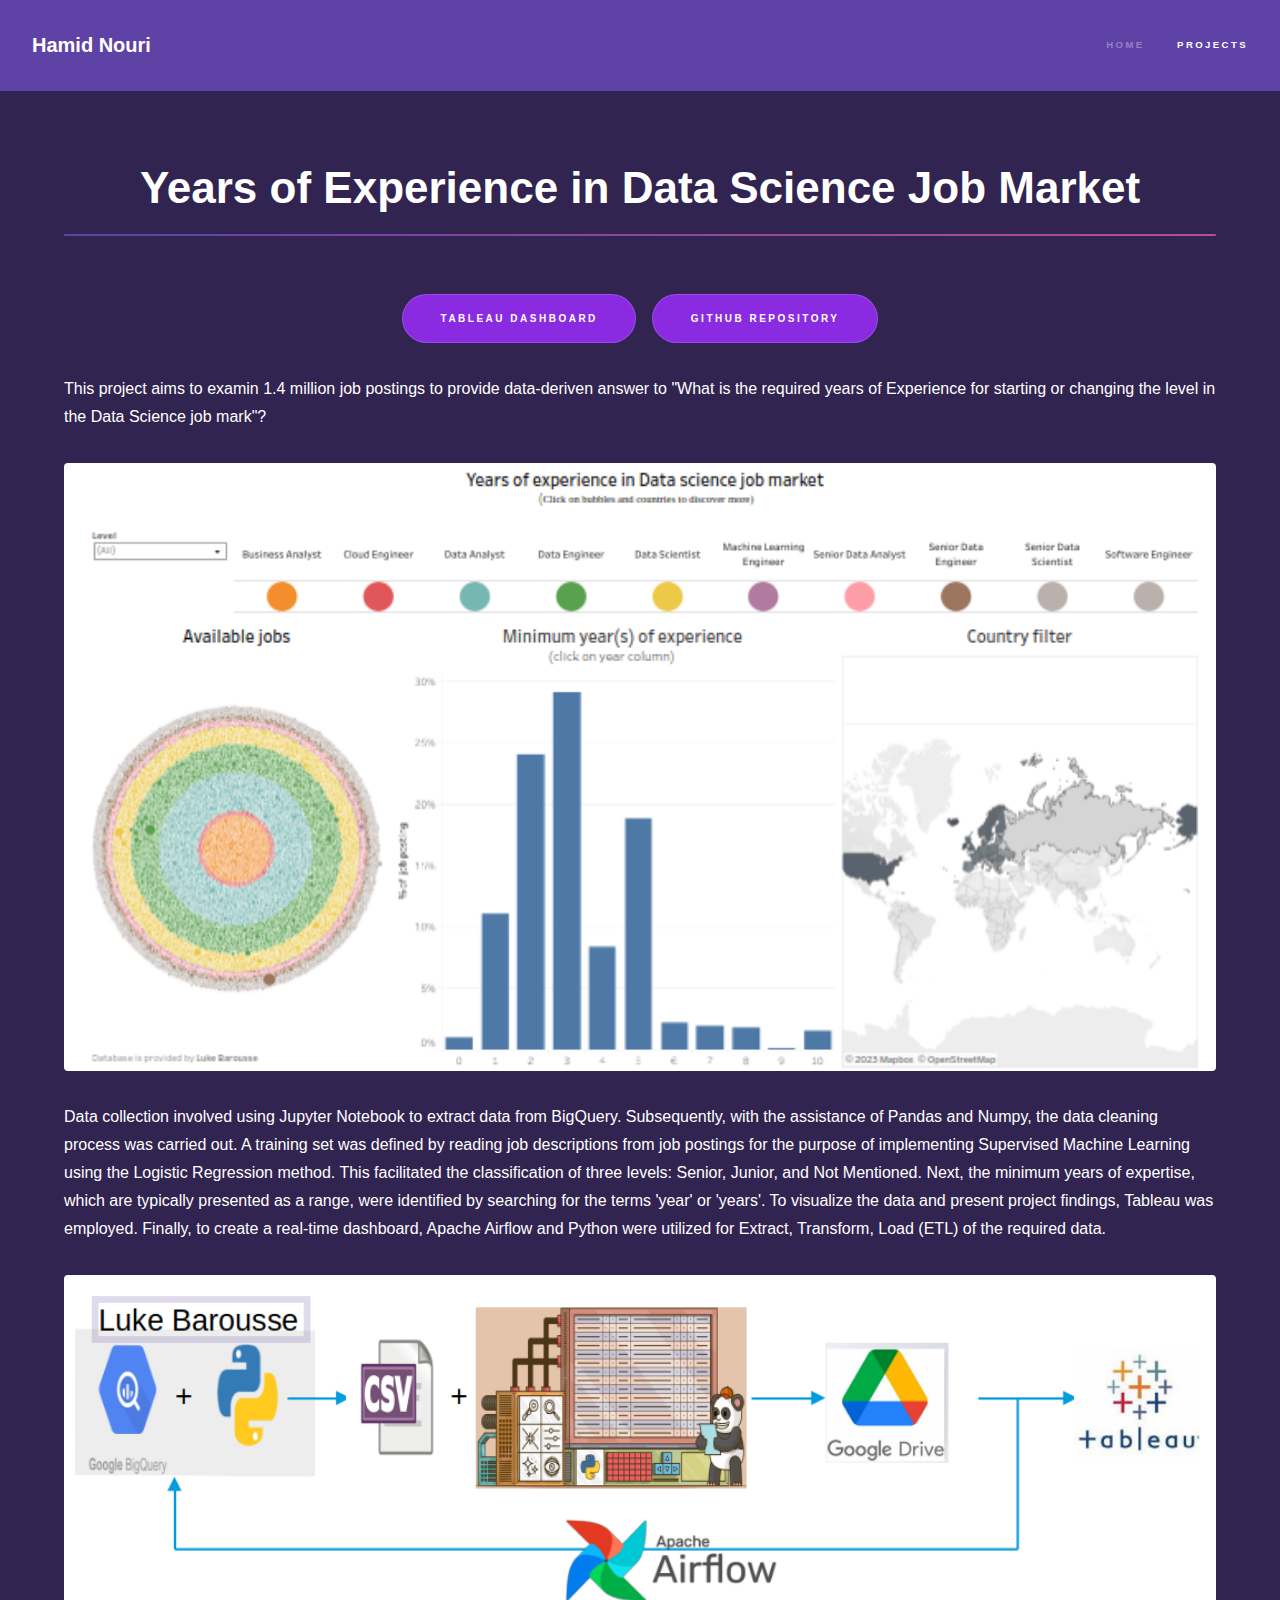
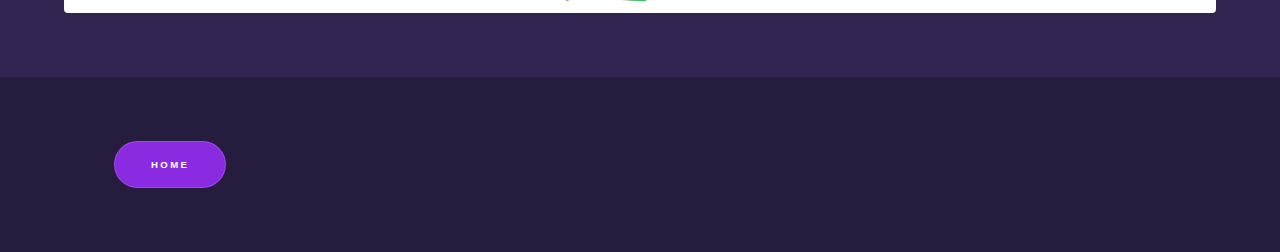
==== commit c1d0edeb: "Add files via upload" ====
--- a/generic1.html
+++ b/generic1.html
@@ -6,7 +6,7 @@
 -->
 <html>
 	<head>
-		<title>Prpjects</title>
+		<title>Projects</title>
 		<meta charset="utf-8" />
 		<meta name="viewport" content="width=device-width, initial-scale=1, user-scalable=no" />
 		<link rel="stylesheet" href="assets/css/main.css" />
@@ -40,29 +40,28 @@
 									<li><a href="https://github.com/Hamid-Nouri/Years-Experience" class="button scrolly" style="background-color: blueviolet; color: white; font-size: 10px;">GitHub repository</a></li>
 								</ul>
 							</div>
-							
+							<p style="color: white;">
+								This project aims to examin 1.4 million job postings to provide
+								data-deriven answer to
+								"What is the required years of Experience for starting or changing the level in the
+								Data Science job mark"?<br \>
+							</p>
 							
 							<span class="image fit"><img src="images/years.png" alt="" /></span>
-							<p>When can someone in Data Science anticipate career advancement? <br \>Well, allow the data to provide the answer.</p>
-							
-							
-								<!--h3>Project Skills:</h3>
-								<ul>
-									<li>Machine Learning</li>
-									<li>Apache Airflow</li>
-									<li>Data Cleaning</li>
-									<li>BigQuery</li>
-									<li>Tableau</li>
-									<li>Python</li>
-									<li>SQL</li>
-									<li>Data Visualization</li>
-								</ul>
-
-								<p>Tableau plays a pivotal role in crafting an interactive dashboard, enabling you to visualize and comprehend data trends effectively.</p-->
-
+							<p style="color: white;">
+								Data collection involved using Jupyter Notebook to extract data from BigQuery.
+								Subsequently, with the assistance of Pandas and Numpy, the data cleaning process was carried out.
+								A training set was defined by reading job descriptions from job postings
+								for the purpose of implementing Supervised Machine Learning using the Logistic Regression method.
+								This facilitated the classification of three levels: Senior, Junior, and Not Mentioned.
+								Next, the minimum years of expertise, which are typically presented as a range,
+								were identified by searching for the terms 'year' or 'years'.
+								To visualize the data and present project findings, Tableau was employed.
+								Finally, to create a real-time dashboard,
+								Apache Airflow and Python were utilized for Extract, Transform, Load (ETL) of the required data.
+							</p>
                             <span class="image fit"><img src="images/airflow.png" alt="" /></span>
-                            <p>In this project, the data management and ETL (Extract, Transform, Load) processes were efficiently executed using Apache Airflow and Python,
-								 allowing for seamless data orchestration and manipulation.
+                            <p>
 							</p>
                         </div>
 					</section>
@@ -73,7 +72,7 @@
 			<footer id="footer" class="wrapper alt">
 				<div class="inner">
                     <ul class="actions">
-                        <li style="margin-right: 50px;"><a href="index.html" class="button scrolly" style="background-color: blueviolet; color: white; margin-left: 50px;">Home</a></li>
+                        <li style="margin-right: 50px;"><a href="index.html#mySection1" class="button scrolly" style="background-color: blueviolet; color: white; margin-left: 50px;">Home</a></li>
                     </ul>
 					<!--ul class="menu">
                         <li><a href="index.html">Home</a></li>
--- a/assets/css/main.css
+++ b/assets/css/main.css
@@ -1,9 +1,9 @@
 @import url(fontawesome-all.min.css);
 
-/*
-	Hyperspace by HTML5 UP
-	html5up.net | @ajlkn
-	Free for personal and commercial use under the CCA 3.0 license (html5up.net/license)
+/*
+	Hyperspace by HTML5 UP
+	html5up.net | @ajlkn
+	Free for personal and commercial use under the CCA 3.0 license (html5up.net/license)
 */
 
 html, body, div, span, applet, object,
@@ -2612,6 +2612,10 @@
 			.image.main img {
 				width: 100%;
 			}
+		.custom-image {
+		width: 350px; /* Adjust the width as needed */
+		height: auto; /* This ensures that the aspect ratio is maintained */
+		}
 
 /* List */
 
